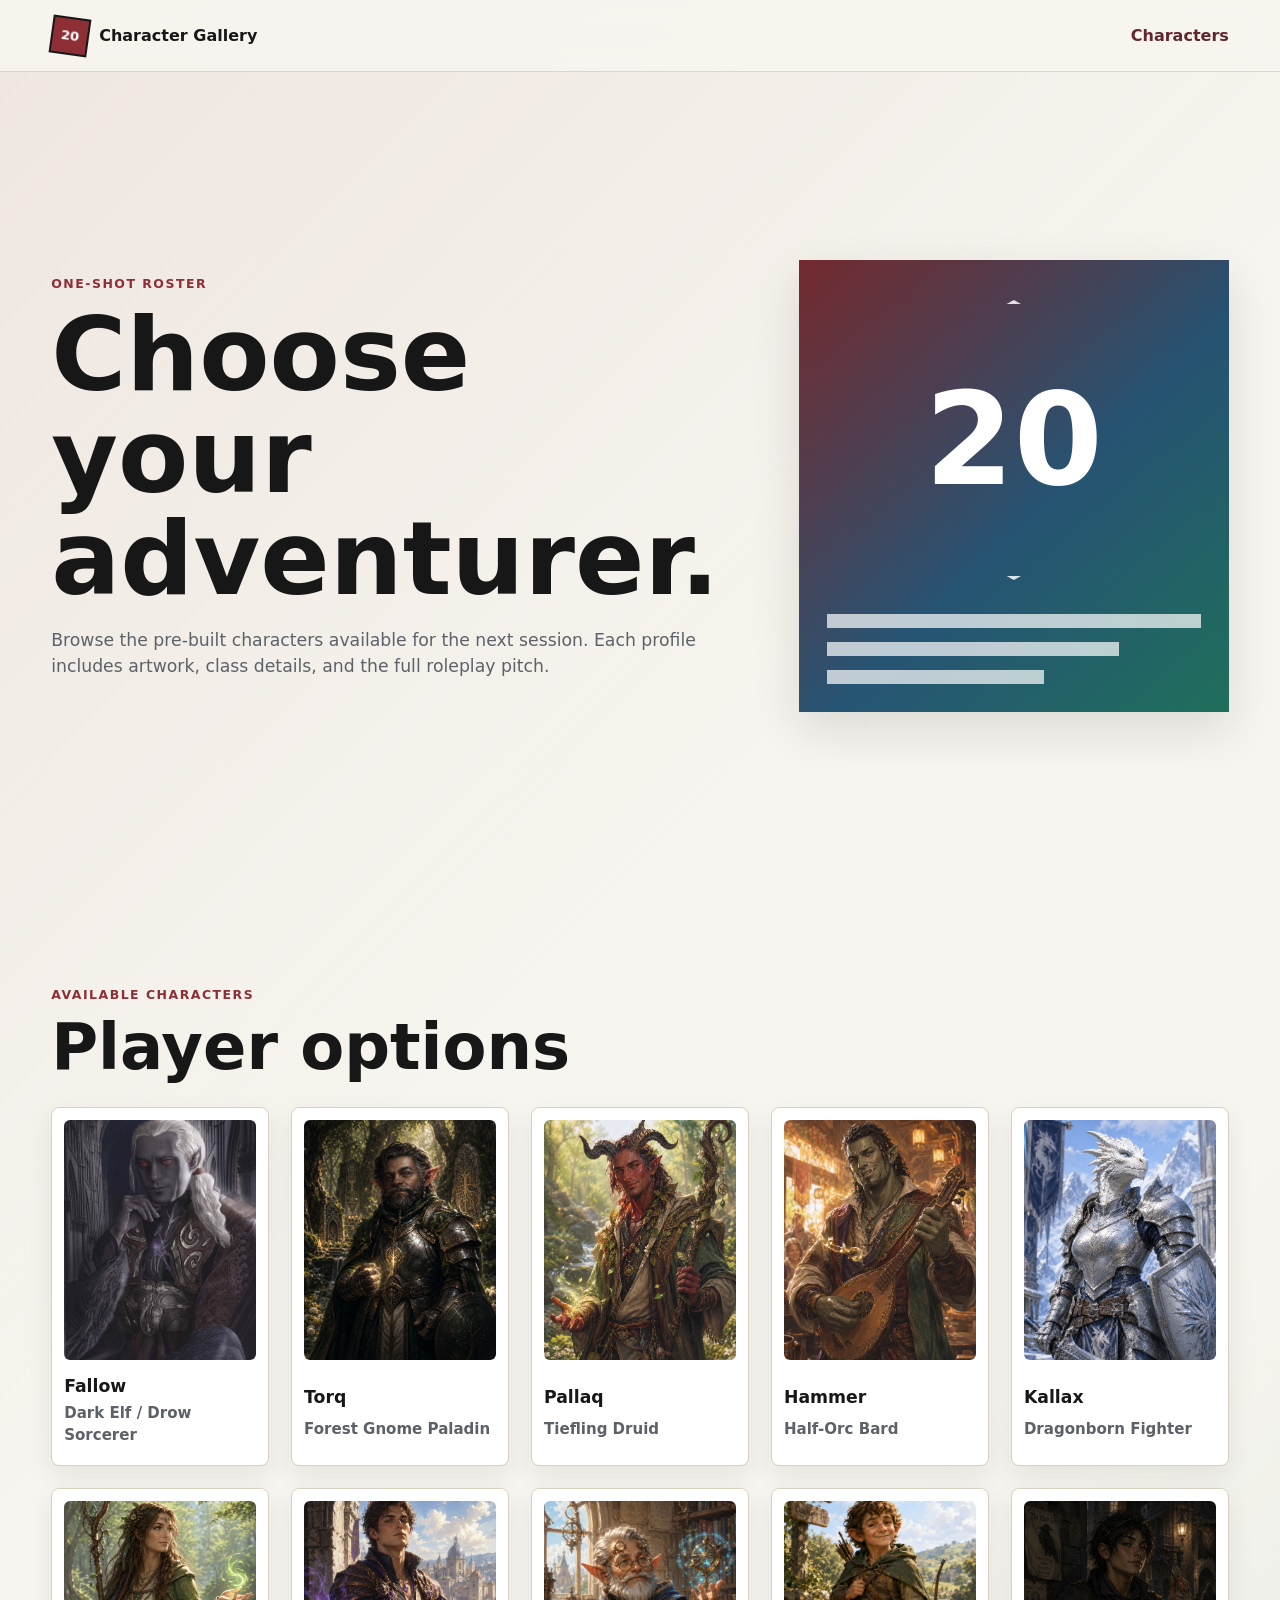
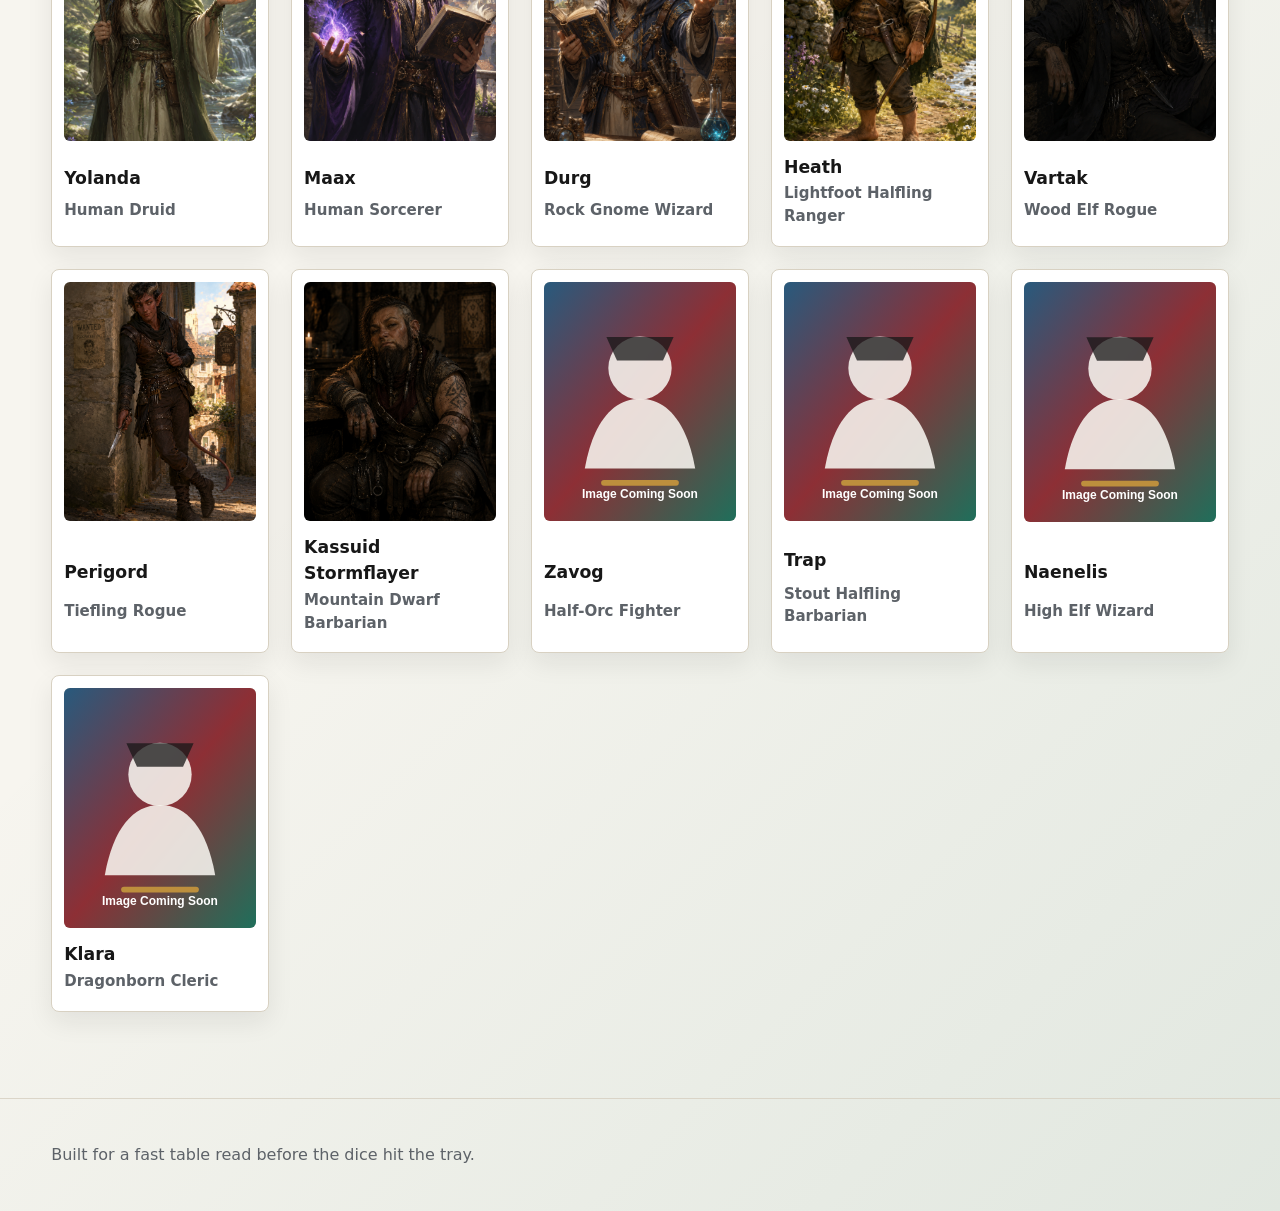
==== index.html @ 1ff1407b "Sync character roster from Google Doc" ====
<!doctype html>
<html lang="en">
  <head>
    <meta charset="utf-8">
    <meta name="viewport" content="width=device-width, initial-scale=1">
    <title>D&D Character Gallery</title>
    <meta
      name="description"
      content="A browsable gallery of pre-built Dungeons & Dragons characters."
    >
    <link rel="stylesheet" href="styles.css">
  </head>
  <body>
    <header class="site-header">
      <a class="brand" href="index.html" aria-label="Character gallery home">
        <span class="brand-mark">20</span>
        <span>Character Gallery</span>
      </a>
      <nav class="site-nav" aria-label="Primary">
        <a href="#characters">Characters</a>
      </nav>
    </header>

    <main>
      <section class="hero" aria-labelledby="page-title">
        <div class="hero-copy">
          <p class="eyebrow">One-shot roster</p>
          <h1 id="page-title">Choose your adventurer.</h1>
          <p>
            Browse the pre-built characters available for the next session.
            Each profile includes artwork, class details, and the full roleplay
            pitch.
          </p>
        </div>
        <div class="hero-panel" aria-hidden="true">
          <div class="die-face">20</div>
          <div class="hero-lines">
            <span></span>
            <span></span>
            <span></span>
          </div>
        </div>
      </section>

      <section class="gallery-section" id="characters" aria-labelledby="characters-title">
        <div class="section-heading">
          <p class="eyebrow">Available characters</p>
          <h2 id="characters-title">Player options</h2>
        </div>
        <div class="character-grid" id="character-grid"></div>
      </section>
    </main>

    <footer class="site-footer">
      <p>Built for a fast table read before the dice hit the tray.</p>
    </footer>

    <script src="scripts/characters.js?v=doc-images-1"></script>
    <script src="scripts/app.js?v=doc-images-1"></script>
  </body>
</html>
---- styles.css ----
:root {
  color-scheme: light;
  --ink: #171717;
  --muted: #5d6268;
  --paper: #f7f5ef;
  --surface: #ffffff;
  --line: #d8d1c2;
  --accent: #8d2f35;
  --accent-strong: #63262e;
  --gold: #bd8f3d;
  --green: #1f6f5b;
  --blue: #285a7d;
  --shadow: 0 18px 45px rgba(23, 23, 23, 0.12);
}

* {
  box-sizing: border-box;
}

html {
  scroll-behavior: smooth;
}

body {
  min-width: 320px;
  margin: 0;
  color: var(--ink);
  background:
    linear-gradient(135deg, rgba(141, 47, 53, 0.08), transparent 38%),
    linear-gradient(315deg, rgba(31, 111, 91, 0.1), transparent 42%),
    var(--paper);
  font-family: Inter, ui-sans-serif, system-ui, -apple-system, BlinkMacSystemFont, "Segoe UI", sans-serif;
  line-height: 1.5;
}

a {
  color: inherit;
}

img {
  display: block;
  width: 100%;
}

.site-header {
  position: sticky;
  top: 0;
  z-index: 10;
  display: flex;
  align-items: center;
  justify-content: space-between;
  gap: 24px;
  min-height: 72px;
  padding: 14px clamp(18px, 4vw, 56px);
  background: rgba(247, 245, 239, 0.9);
  border-bottom: 1px solid rgba(216, 209, 194, 0.85);
  backdrop-filter: blur(14px);
}

.brand,
.site-nav {
  display: inline-flex;
  align-items: center;
  gap: 10px;
}

.brand {
  font-weight: 800;
  text-decoration: none;
}

.brand-mark {
  display: grid;
  width: 38px;
  height: 38px;
  place-items: center;
  color: #fff;
  background: var(--accent);
  border: 2px solid var(--ink);
  transform: rotate(8deg);
  font-size: 0.82rem;
}

.site-nav a,
.back-link,
.site-footer a {
  color: var(--accent-strong);
  font-weight: 700;
  text-decoration: none;
}

.site-nav a:hover,
.back-link:hover,
.site-footer a:hover {
  text-decoration: underline;
}

.hero {
  display: grid;
  grid-template-columns: minmax(0, 1fr) minmax(260px, 430px);
  gap: clamp(28px, 6vw, 72px);
  align-items: center;
  min-height: calc(100vh - 72px);
  padding: clamp(52px, 8vw, 96px) clamp(18px, 4vw, 56px);
}

.hero-copy {
  max-width: 760px;
}

.eyebrow {
  margin: 0 0 10px;
  color: var(--accent);
  font-size: 0.78rem;
  font-weight: 900;
  letter-spacing: 0.12em;
  text-transform: uppercase;
}

h1,
h2 {
  margin: 0;
  line-height: 1;
  letter-spacing: 0;
}

h1 {
  max-width: 860px;
  font-size: clamp(3rem, 8vw, 6.8rem);
}

h2 {
  font-size: clamp(2rem, 5vw, 4.3rem);
}

.hero p:not(.eyebrow),
.detail-copy p {
  max-width: 68ch;
  color: var(--muted);
  font-size: 1.08rem;
}

.hero-panel {
  min-height: 430px;
  padding: 28px;
  color: #fff;
  background:
    linear-gradient(145deg, rgba(23, 23, 23, 0.22), transparent),
    linear-gradient(135deg, var(--accent), var(--blue) 55%, var(--green));
  box-shadow: var(--shadow);
}

.die-face {
  display: grid;
  width: min(72vw, 280px);
  aspect-ratio: 1;
  place-items: center;
  margin: 12px auto 34px;
  border: 4px solid rgba(255, 255, 255, 0.84);
  clip-path: polygon(50% 0, 95% 25%, 95% 75%, 50% 100%, 5% 75%, 5% 25%);
  font-size: clamp(4rem, 12vw, 8rem);
  font-weight: 900;
}

.hero-lines {
  display: grid;
  gap: 14px;
}

.hero-lines span {
  display: block;
  height: 14px;
  background: rgba(255, 255, 255, 0.7);
}

.hero-lines span:nth-child(2) {
  width: 78%;
}

.hero-lines span:nth-child(3) {
  width: 58%;
}

.gallery-section,
.detail-layout {
  padding: clamp(42px, 7vw, 86px) clamp(18px, 4vw, 56px);
}

.section-heading {
  margin-bottom: 28px;
}

.character-grid {
  display: grid;
  grid-template-columns: repeat(auto-fit, minmax(210px, 1fr));
  gap: 22px;
}

.character-card {
  display: grid;
  gap: 14px;
  min-height: 100%;
  padding: 12px 12px 18px;
  background: var(--surface);
  border: 1px solid var(--line);
  border-radius: 8px;
  box-shadow: 0 10px 26px rgba(23, 23, 23, 0.08);
  text-decoration: none;
  transition: transform 180ms ease, box-shadow 180ms ease, border-color 180ms ease;
}

.character-card:hover {
  border-color: var(--gold);
  box-shadow: var(--shadow);
  transform: translateY(-4px);
}

.portrait-frame {
  display: block;
  aspect-ratio: 4 / 5;
  overflow: hidden;
  background: #d8d1c2;
  border-radius: 6px;
}

.portrait-frame img,
.detail-art img {
  height: 100%;
  object-fit: cover;
}

.card-copy {
  display: grid;
  gap: 2px;
}

.character-name {
  font-size: 1.08rem;
  font-weight: 900;
}

.character-meta {
  color: var(--muted);
  font-size: 0.94rem;
  font-weight: 700;
}

.detail-layout {
  display: grid;
  grid-template-columns: minmax(280px, 520px) minmax(0, 1fr);
  gap: clamp(28px, 6vw, 68px);
  align-items: center;
  min-height: calc(100vh - 144px);
}

.detail-art {
  aspect-ratio: 4 / 5;
  overflow: hidden;
  background: var(--surface);
  border: 1px solid var(--line);
  box-shadow: var(--shadow);
}

.detail-copy h1 {
  margin-top: 8px;
  font-size: clamp(2.8rem, 7vw, 6rem);
}

.tagline {
  color: var(--ink) !important;
  font-size: clamp(1.25rem, 2vw, 1.7rem) !important;
  font-weight: 800;
}

.detail-section {
  margin-top: 24px;
  padding-top: 20px;
  border-top: 1px solid var(--line);
}

.detail-section h2 {
  margin-bottom: 10px;
  font-size: 1rem;
  line-height: 1.2;
  text-transform: uppercase;
  color: var(--accent-strong);
}

.detail-section ul {
  display: grid;
  gap: 8px;
  max-width: 68ch;
  margin: 0;
  padding-left: 22px;
  color: var(--muted);
}

.detail-section p {
  margin: 0;
}

.empty-state {
  max-width: 720px;
  padding: clamp(34px, 6vw, 64px);
  background: var(--surface);
  border: 1px solid var(--line);
  border-radius: 8px;
  box-shadow: var(--shadow);
}

.button-link {
  display: inline-flex;
  align-items: center;
  min-height: 44px;
  margin-top: 10px;
  padding: 0 16px;
  color: #fff;
  background: var(--accent);
  border-radius: 6px;
  font-weight: 800;
  text-decoration: none;
}

.site-footer {
  padding: 28px clamp(18px, 4vw, 56px);
  color: var(--muted);
  border-top: 1px solid rgba(216, 209, 194, 0.85);
}

@media (max-width: 820px) {
  .hero,
  .detail-layout {
    grid-template-columns: 1fr;
  }

  .hero {
    min-height: auto;
  }

  .hero-panel {
    min-height: 320px;
  }

  .detail-art {
    max-width: 520px;
  }
}

@media (max-width: 520px) {
  .site-header {
    align-items: flex-start;
    flex-direction: column;
    gap: 10px;
  }

  h1 {
    font-size: clamp(2.6rem, 17vw, 4rem);
  }

  .character-grid {
    grid-template-columns: 1fr;
  }
}
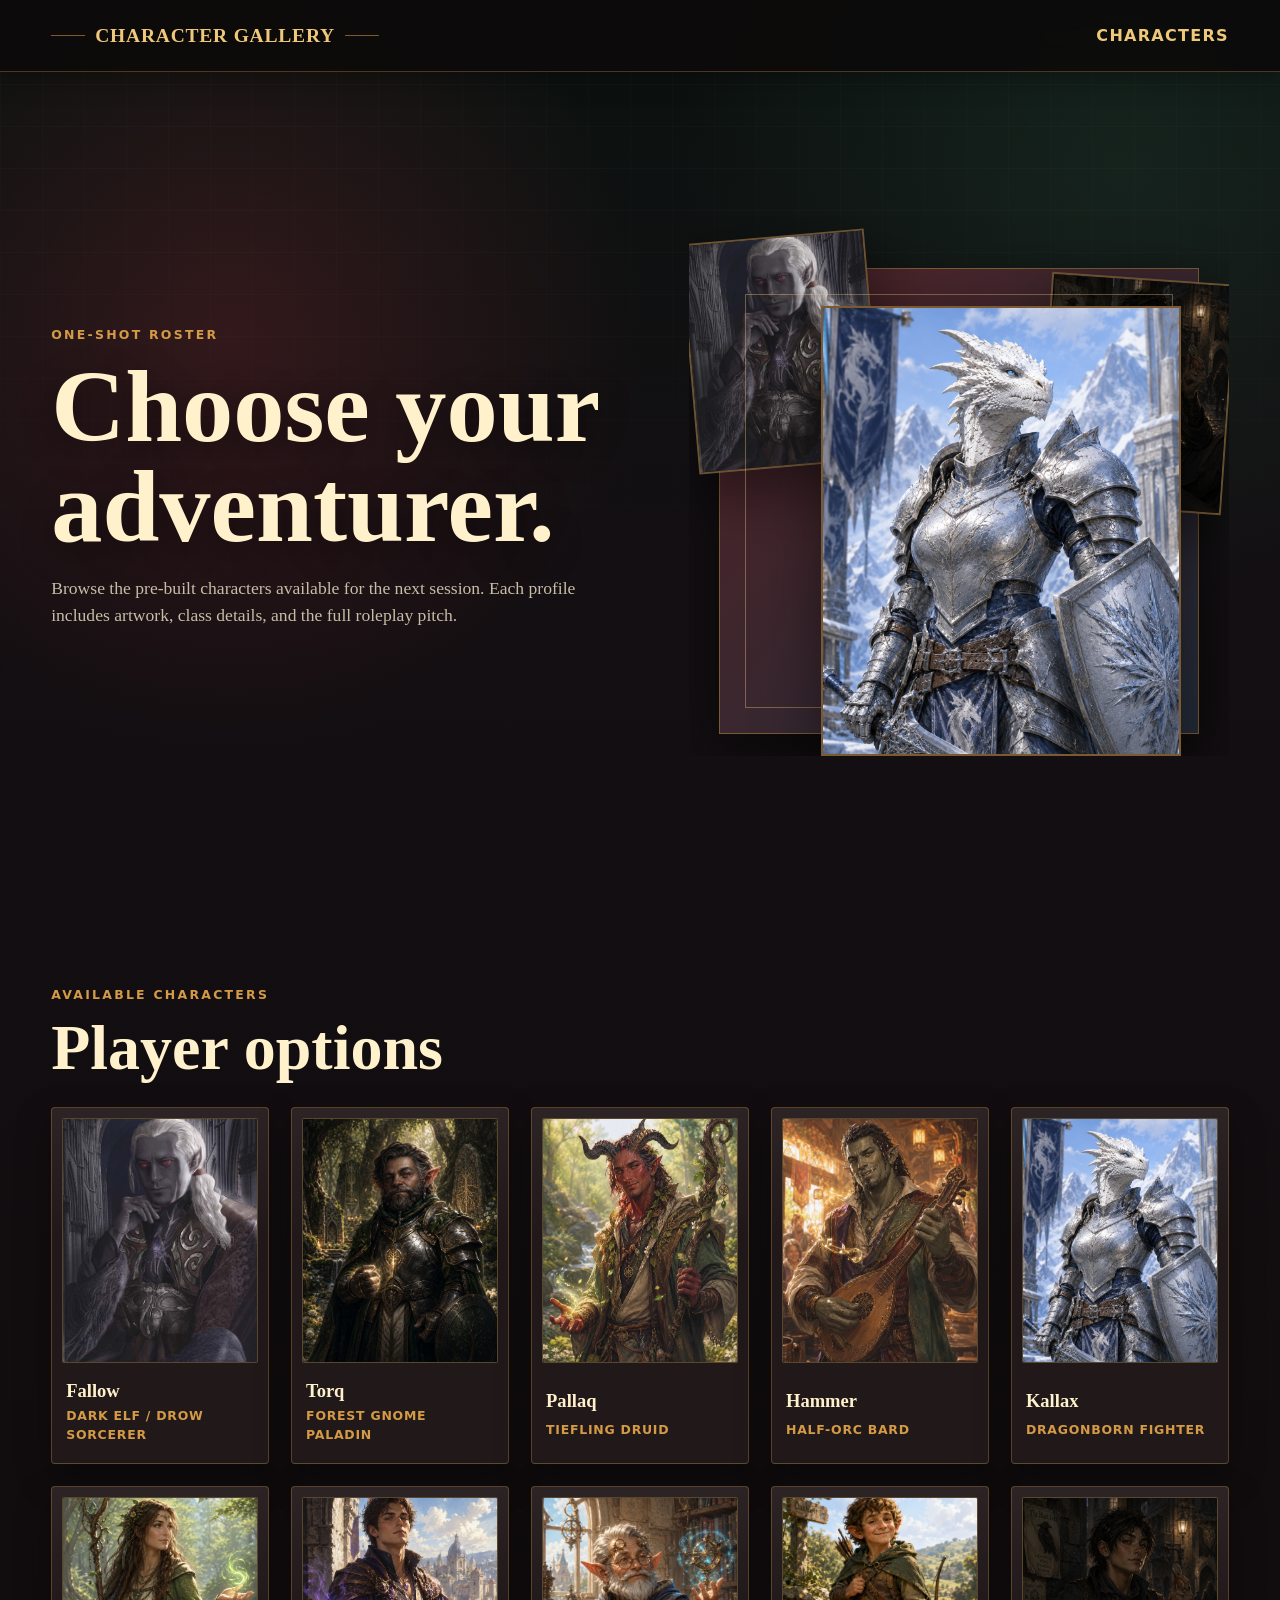
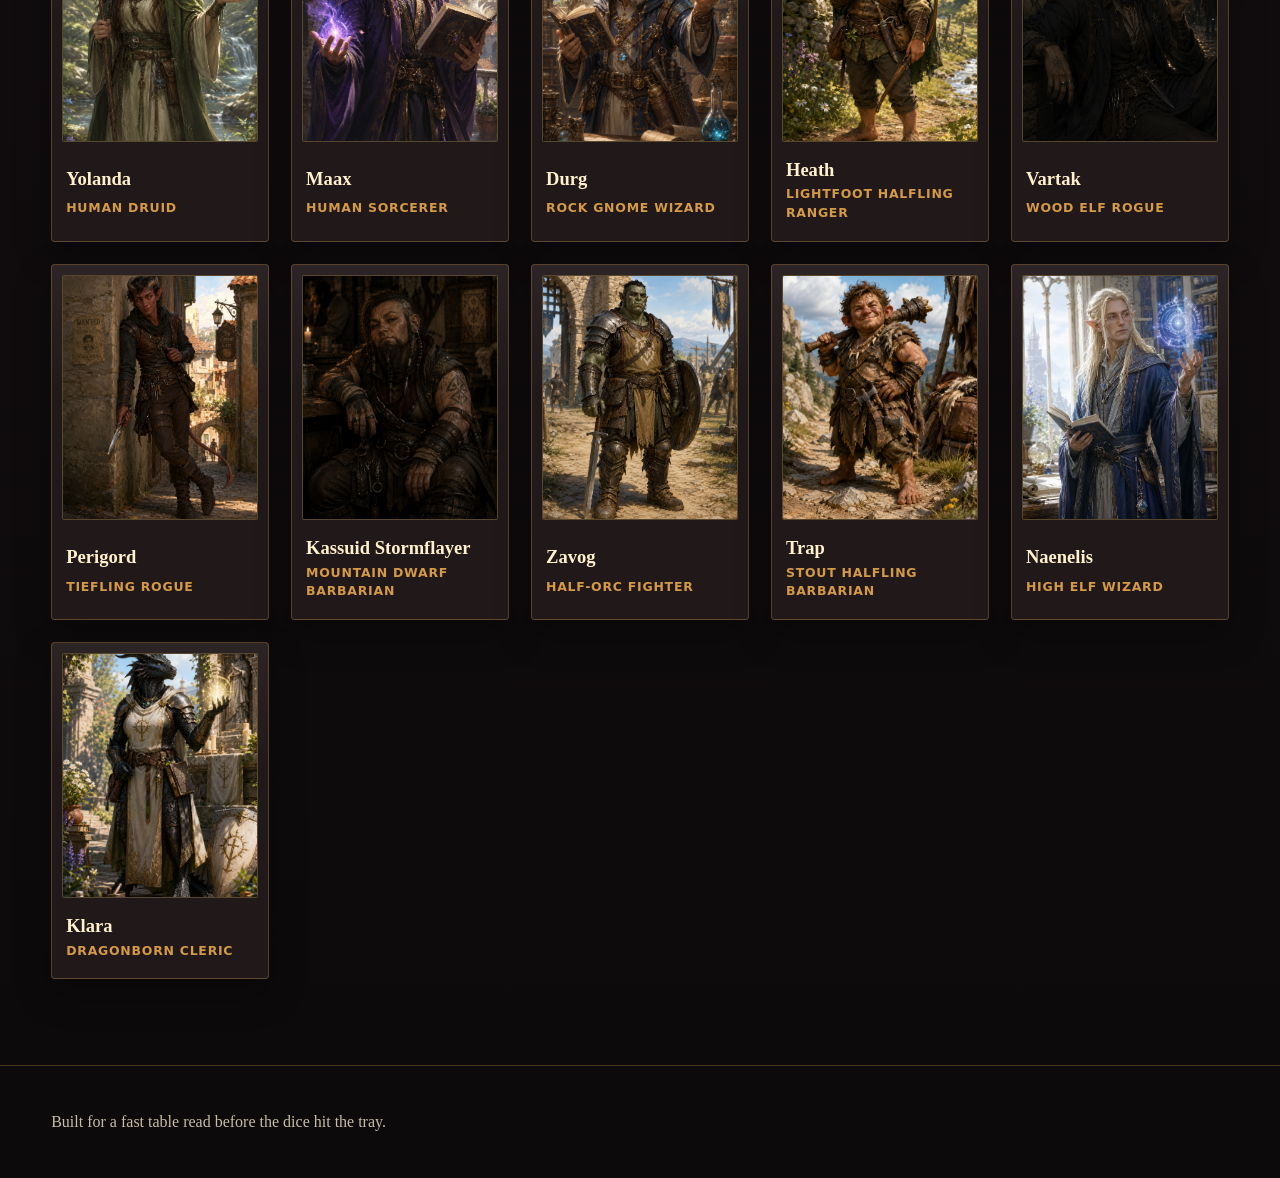
==== commit deb9563d: "Apply dark fantasy theme" ====
--- a/index.html
+++ b/index.html
@@ -8,12 +8,11 @@
       name="description"
       content="A browsable gallery of pre-built Dungeons & Dragons characters."
     >
-    <link rel="stylesheet" href="styles.css">
+    <link rel="stylesheet" href="styles.css?v=dark-theme-1">
   </head>
   <body>
     <header class="site-header">
       <a class="brand" href="index.html" aria-label="Character gallery home">
-        <span class="brand-mark">20</span>
         <span>Character Gallery</span>
       </a>
       <nav class="site-nav" aria-label="Primary">
@@ -32,13 +31,10 @@
             pitch.
           </p>
         </div>
-        <div class="hero-panel" aria-hidden="true">
-          <div class="die-face">20</div>
-          <div class="hero-lines">
-            <span></span>
-            <span></span>
-            <span></span>
-          </div>
+        <div class="hero-showcase" aria-hidden="true">
+          <img class="showcase-main" src="assets/characters/kallax.png" alt="">
+          <img class="showcase-side showcase-side-top" src="assets/characters/fallow.png" alt="">
+          <img class="showcase-side showcase-side-bottom" src="assets/characters/vartak.png" alt="">
         </div>
       </section>
 
--- a/styles.css
+++ b/styles.css
@@ -1,16 +1,18 @@
 :root {
-  color-scheme: light;
-  --ink: #171717;
-  --muted: #5d6268;
-  --paper: #f7f5ef;
-  --surface: #ffffff;
-  --line: #d8d1c2;
-  --accent: #8d2f35;
-  --accent-strong: #63262e;
-  --gold: #bd8f3d;
-  --green: #1f6f5b;
-  --blue: #285a7d;
-  --shadow: 0 18px 45px rgba(23, 23, 23, 0.12);
+  color-scheme: dark;
+  --ink: #f5ead2;
+  --muted: #c8bda6;
+  --paper: #130f12;
+  --surface: #21181a;
+  --surface-strong: #2f2020;
+  --line: #7b5a32;
+  --line-soft: rgba(196, 145, 71, 0.34);
+  --accent: #d49a45;
+  --accent-strong: #f0c879;
+  --blood: #8d2f35;
+  --green: #2f5b45;
+  --blue: #253e55;
+  --shadow: 0 22px 60px rgba(0, 0, 0, 0.48);
 }
 
 * {
@@ -26,11 +28,23 @@
   margin: 0;
   color: var(--ink);
   background:
-    linear-gradient(135deg, rgba(141, 47, 53, 0.08), transparent 38%),
-    linear-gradient(315deg, rgba(31, 111, 91, 0.1), transparent 42%),
-    var(--paper);
-  font-family: Inter, ui-sans-serif, system-ui, -apple-system, BlinkMacSystemFont, "Segoe UI", sans-serif;
+    radial-gradient(circle at 18% 12%, rgba(141, 47, 53, 0.28), transparent 26rem),
+    radial-gradient(circle at 88% 6%, rgba(47, 91, 69, 0.24), transparent 28rem),
+    linear-gradient(180deg, #0b1210 0, var(--paper) 34rem, #0d0a0b 100%);
+  font-family: Georgia, "Times New Roman", serif;
   line-height: 1.5;
+}
+
+body::before {
+  content: "";
+  position: fixed;
+  inset: 0;
+  pointer-events: none;
+  background-image:
+    linear-gradient(rgba(245, 234, 210, 0.035) 1px, transparent 1px),
+    linear-gradient(90deg, rgba(245, 234, 210, 0.026) 1px, transparent 1px);
+  background-size: 42px 42px;
+  mask-image: linear-gradient(to bottom, rgba(0, 0, 0, 0.8), transparent 82%);
 }
 
 a {
@@ -51,9 +65,10 @@
   justify-content: space-between;
   gap: 24px;
   min-height: 72px;
-  padding: 14px clamp(18px, 4vw, 56px);
-  background: rgba(247, 245, 239, 0.9);
-  border-bottom: 1px solid rgba(216, 209, 194, 0.85);
+  padding: 16px clamp(18px, 4vw, 56px);
+  background: rgba(13, 10, 11, 0.9);
+  border-bottom: 1px solid var(--line-soft);
+  box-shadow: 0 8px 24px rgba(0, 0, 0, 0.28);
   backdrop-filter: blur(14px);
 }
 
@@ -65,120 +80,150 @@
 }
 
 .brand {
+  color: var(--accent-strong);
+  font-size: 1.22rem;
   font-weight: 800;
+  letter-spacing: 0.04em;
   text-decoration: none;
-}
-
-.brand-mark {
-  display: grid;
-  width: 38px;
-  height: 38px;
-  place-items: center;
-  color: #fff;
-  background: var(--accent);
-  border: 2px solid var(--ink);
-  transform: rotate(8deg);
-  font-size: 0.82rem;
+  text-transform: uppercase;
+}
+
+.brand::before,
+.brand::after {
+  content: "";
+  display: block;
+  width: 34px;
+  height: 1px;
+  background: var(--line);
 }
 
 .site-nav a,
 .back-link,
 .site-footer a {
   color: var(--accent-strong);
-  font-weight: 700;
+  font-family: ui-sans-serif, system-ui, -apple-system, BlinkMacSystemFont, "Segoe UI", sans-serif;
+  font-weight: 800;
   text-decoration: none;
+  text-transform: uppercase;
+  letter-spacing: 0.08em;
 }
 
 .site-nav a:hover,
 .back-link:hover,
 .site-footer a:hover {
-  text-decoration: underline;
+  color: #fff3c8;
 }
 
 .hero {
   display: grid;
-  grid-template-columns: minmax(0, 1fr) minmax(260px, 430px);
-  gap: clamp(28px, 6vw, 72px);
+  grid-template-columns: minmax(0, 1fr) minmax(300px, 540px);
+  gap: clamp(32px, 6vw, 84px);
   align-items: center;
   min-height: calc(100vh - 72px);
-  padding: clamp(52px, 8vw, 96px) clamp(18px, 4vw, 56px);
+  padding: clamp(56px, 8vw, 104px) clamp(18px, 4vw, 56px);
+}
+
+.hero > * {
+  min-width: 0;
 }
 
 .hero-copy {
-  max-width: 760px;
+  max-width: 820px;
 }
 
 .eyebrow {
-  margin: 0 0 10px;
+  margin: 0 0 12px;
   color: var(--accent);
+  font-family: ui-sans-serif, system-ui, -apple-system, BlinkMacSystemFont, "Segoe UI", sans-serif;
   font-size: 0.78rem;
   font-weight: 900;
-  letter-spacing: 0.12em;
+  letter-spacing: 0.18em;
   text-transform: uppercase;
 }
 
 h1,
 h2 {
   margin: 0;
-  line-height: 1;
+  line-height: 0.98;
   letter-spacing: 0;
 }
 
 h1 {
-  max-width: 860px;
-  font-size: clamp(3rem, 8vw, 6.8rem);
+  max-width: 900px;
+  color: #fff1cc;
+  font-size: clamp(3rem, 8vw, 7rem);
+  text-shadow: 0 8px 34px rgba(0, 0, 0, 0.48);
+  overflow-wrap: break-word;
 }
 
 h2 {
-  font-size: clamp(2rem, 5vw, 4.3rem);
+  color: #fff1cc;
+  font-size: clamp(2rem, 5vw, 4.4rem);
 }
 
 .hero p:not(.eyebrow),
 .detail-copy p {
   max-width: 68ch;
   color: var(--muted);
-  font-size: 1.08rem;
-}
-
-.hero-panel {
-  min-height: 430px;
-  padding: 28px;
-  color: #fff;
+  font-size: 1.1rem;
+}
+
+.hero-showcase {
+  position: relative;
+  min-height: 540px;
+  overflow: hidden;
+}
+
+.hero-showcase::before {
+  content: "";
+  position: absolute;
+  inset: 52px 30px 22px;
+  border: 1px solid var(--line);
   background:
-    linear-gradient(145deg, rgba(23, 23, 23, 0.22), transparent),
-    linear-gradient(135deg, var(--accent), var(--blue) 55%, var(--green));
+    linear-gradient(135deg, rgba(141, 47, 53, 0.44), rgba(37, 62, 85, 0.52)),
+    #21181a;
   box-shadow: var(--shadow);
 }
 
-.die-face {
-  display: grid;
-  width: min(72vw, 280px);
-  aspect-ratio: 1;
-  place-items: center;
-  margin: 12px auto 34px;
-  border: 4px solid rgba(255, 255, 255, 0.84);
-  clip-path: polygon(50% 0, 95% 25%, 95% 75%, 50% 100%, 5% 75%, 5% 25%);
-  font-size: clamp(4rem, 12vw, 8rem);
-  font-weight: 900;
-}
-
-.hero-lines {
-  display: grid;
-  gap: 14px;
-}
-
-.hero-lines span {
-  display: block;
-  height: 14px;
-  background: rgba(255, 255, 255, 0.7);
-}
-
-.hero-lines span:nth-child(2) {
-  width: 78%;
-}
-
-.hero-lines span:nth-child(3) {
-  width: 58%;
+.hero-showcase::after {
+  content: "";
+  position: absolute;
+  inset: 78px 56px 48px;
+  border: 1px solid rgba(240, 200, 121, 0.38);
+  pointer-events: none;
+}
+
+.hero-showcase img {
+  position: absolute;
+  object-fit: cover;
+  border: 2px solid var(--line);
+  box-shadow: var(--shadow);
+}
+
+.showcase-main {
+  right: 48px;
+  bottom: 0;
+  z-index: 2;
+  width: min(72%, 360px);
+  aspect-ratio: 4 / 5;
+}
+
+.showcase-side {
+  width: min(38%, 185px);
+  aspect-ratio: 4 / 5;
+  filter: saturate(0.88) brightness(0.9);
+}
+
+.showcase-side-top {
+  top: 20px;
+  left: 0;
+  transform: rotate(-5deg);
+}
+
+.showcase-side-bottom {
+  right: 0;
+  top: 62px;
+  transform: rotate(4deg);
 }
 
 .gallery-section,
@@ -200,18 +245,20 @@
   display: grid;
   gap: 14px;
   min-height: 100%;
-  padding: 12px 12px 18px;
-  background: var(--surface);
-  border: 1px solid var(--line);
-  border-radius: 8px;
-  box-shadow: 0 10px 26px rgba(23, 23, 23, 0.08);
+  padding: 10px 10px 18px;
+  background:
+    linear-gradient(180deg, rgba(245, 234, 210, 0.055), transparent 36%),
+    var(--surface);
+  border: 1px solid var(--line-soft);
+  border-radius: 4px;
+  box-shadow: 0 14px 34px rgba(0, 0, 0, 0.34);
   text-decoration: none;
   transition: transform 180ms ease, box-shadow 180ms ease, border-color 180ms ease;
 }
 
 .character-card:hover {
-  border-color: var(--gold);
-  box-shadow: var(--shadow);
+  border-color: var(--accent);
+  box-shadow: 0 24px 54px rgba(0, 0, 0, 0.52);
   transform: translateY(-4px);
 }
 
@@ -219,8 +266,9 @@
   display: block;
   aspect-ratio: 4 / 5;
   overflow: hidden;
-  background: #d8d1c2;
-  border-radius: 6px;
+  background: #0f0b0c;
+  border: 1px solid rgba(240, 200, 121, 0.32);
+  border-radius: 2px;
 }
 
 .portrait-frame img,
@@ -232,17 +280,22 @@
 .card-copy {
   display: grid;
   gap: 2px;
+  padding: 0 4px;
 }
 
 .character-name {
-  font-size: 1.08rem;
+  color: #fff1cc;
+  font-size: 1.16rem;
   font-weight: 900;
 }
 
 .character-meta {
-  color: var(--muted);
-  font-size: 0.94rem;
-  font-weight: 700;
+  color: var(--accent);
+  font-family: ui-sans-serif, system-ui, -apple-system, BlinkMacSystemFont, "Segoe UI", sans-serif;
+  font-size: 0.78rem;
+  font-weight: 800;
+  letter-spacing: 0.06em;
+  text-transform: uppercase;
 }
 
 .detail-layout {
@@ -257,7 +310,14 @@
   aspect-ratio: 4 / 5;
   overflow: hidden;
   background: var(--surface);
-  border: 1px solid var(--line);
+  border: 2px solid var(--line);
+  box-shadow: var(--shadow);
+}
+
+.detail-copy {
+  padding: clamp(20px, 3vw, 34px);
+  background: rgba(33, 24, 26, 0.74);
+  border: 1px solid var(--line-soft);
   box-shadow: var(--shadow);
 }
 
@@ -267,7 +327,7 @@
 }
 
 .tagline {
-  color: var(--ink) !important;
+  color: #fff1cc !important;
   font-size: clamp(1.25rem, 2vw, 1.7rem) !important;
   font-weight: 800;
 }
@@ -275,15 +335,17 @@
 .detail-section {
   margin-top: 24px;
   padding-top: 20px;
-  border-top: 1px solid var(--line);
+  border-top: 1px solid var(--line-soft);
 }
 
 .detail-section h2 {
   margin-bottom: 10px;
-  font-size: 1rem;
+  color: var(--accent-strong);
+  font-family: ui-sans-serif, system-ui, -apple-system, BlinkMacSystemFont, "Segoe UI", sans-serif;
+  font-size: 0.92rem;
   line-height: 1.2;
+  letter-spacing: 0.12em;
   text-transform: uppercase;
-  color: var(--accent-strong);
 }
 
 .detail-section ul {
@@ -295,6 +357,10 @@
   color: var(--muted);
 }
 
+.detail-section li::marker {
+  color: var(--accent);
+}
+
 .detail-section p {
   margin: 0;
 }
@@ -303,8 +369,8 @@
   max-width: 720px;
   padding: clamp(34px, 6vw, 64px);
   background: var(--surface);
-  border: 1px solid var(--line);
-  border-radius: 8px;
+  border: 1px solid var(--line-soft);
+  border-radius: 4px;
   box-shadow: var(--shadow);
 }
 
@@ -314,20 +380,21 @@
   min-height: 44px;
   margin-top: 10px;
   padding: 0 16px;
-  color: #fff;
-  background: var(--accent);
-  border-radius: 6px;
-  font-weight: 800;
+  color: #130f12;
+  background: var(--accent-strong);
+  border-radius: 3px;
+  font-family: ui-sans-serif, system-ui, -apple-system, BlinkMacSystemFont, "Segoe UI", sans-serif;
+  font-weight: 900;
   text-decoration: none;
 }
 
 .site-footer {
   padding: 28px clamp(18px, 4vw, 56px);
   color: var(--muted);
-  border-top: 1px solid rgba(216, 209, 194, 0.85);
-}
-
-@media (max-width: 820px) {
+  border-top: 1px solid var(--line-soft);
+}
+
+@media (max-width: 900px) {
   .hero,
   .detail-layout {
     grid-template-columns: 1fr;
@@ -337,8 +404,8 @@
     min-height: auto;
   }
 
-  .hero-panel {
-    min-height: 320px;
+  .hero-showcase {
+    min-height: 430px;
   }
 
   .detail-art {
@@ -353,6 +420,11 @@
     gap: 10px;
   }
 
+  .brand::before,
+  .brand::after {
+    width: 22px;
+  }
+
   h1 {
     font-size: clamp(2.6rem, 17vw, 4rem);
   }
@@ -360,4 +432,21 @@
   .character-grid {
     grid-template-columns: 1fr;
   }
-}
+
+  .hero-showcase {
+    min-height: 360px;
+  }
+
+  .showcase-main {
+    right: 24px;
+    width: min(72%, 290px);
+  }
+
+  .showcase-side {
+    width: min(36%, 140px);
+  }
+
+  .showcase-side-bottom {
+    right: 10px;
+  }
+}
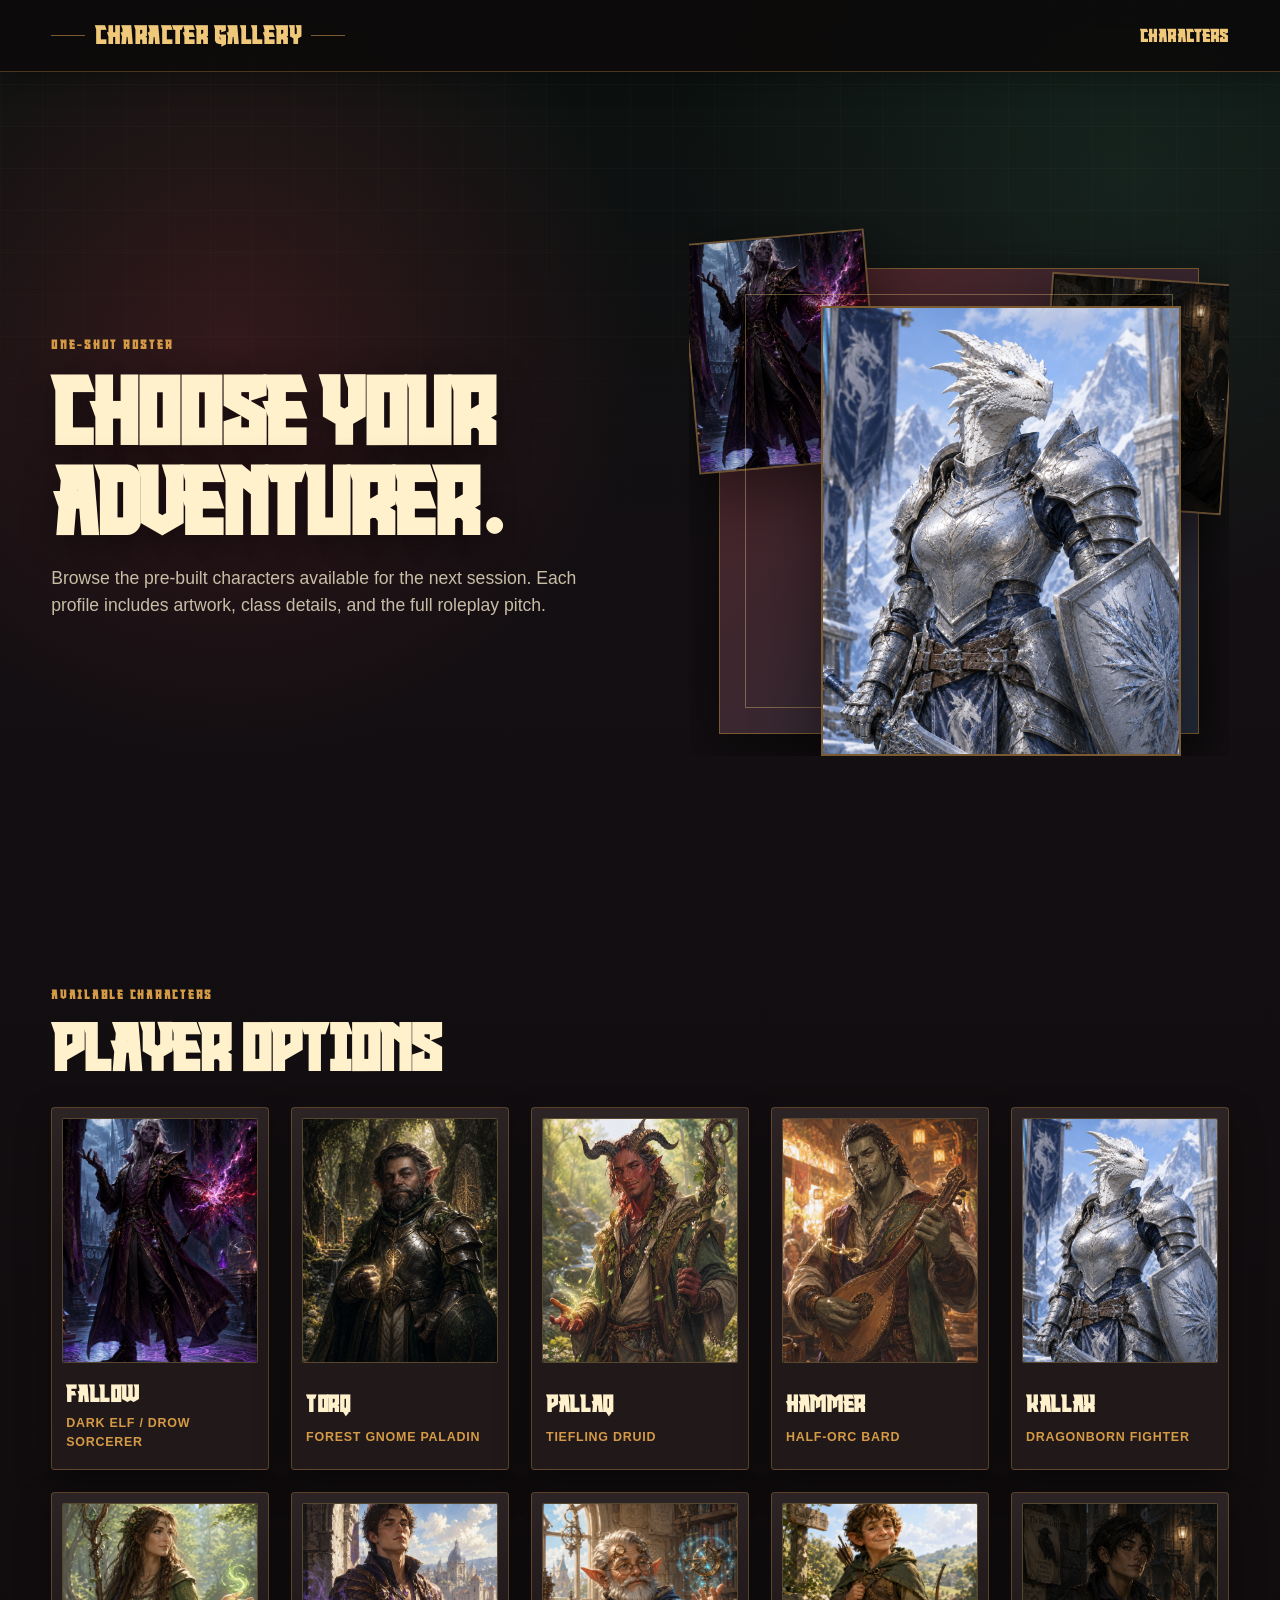
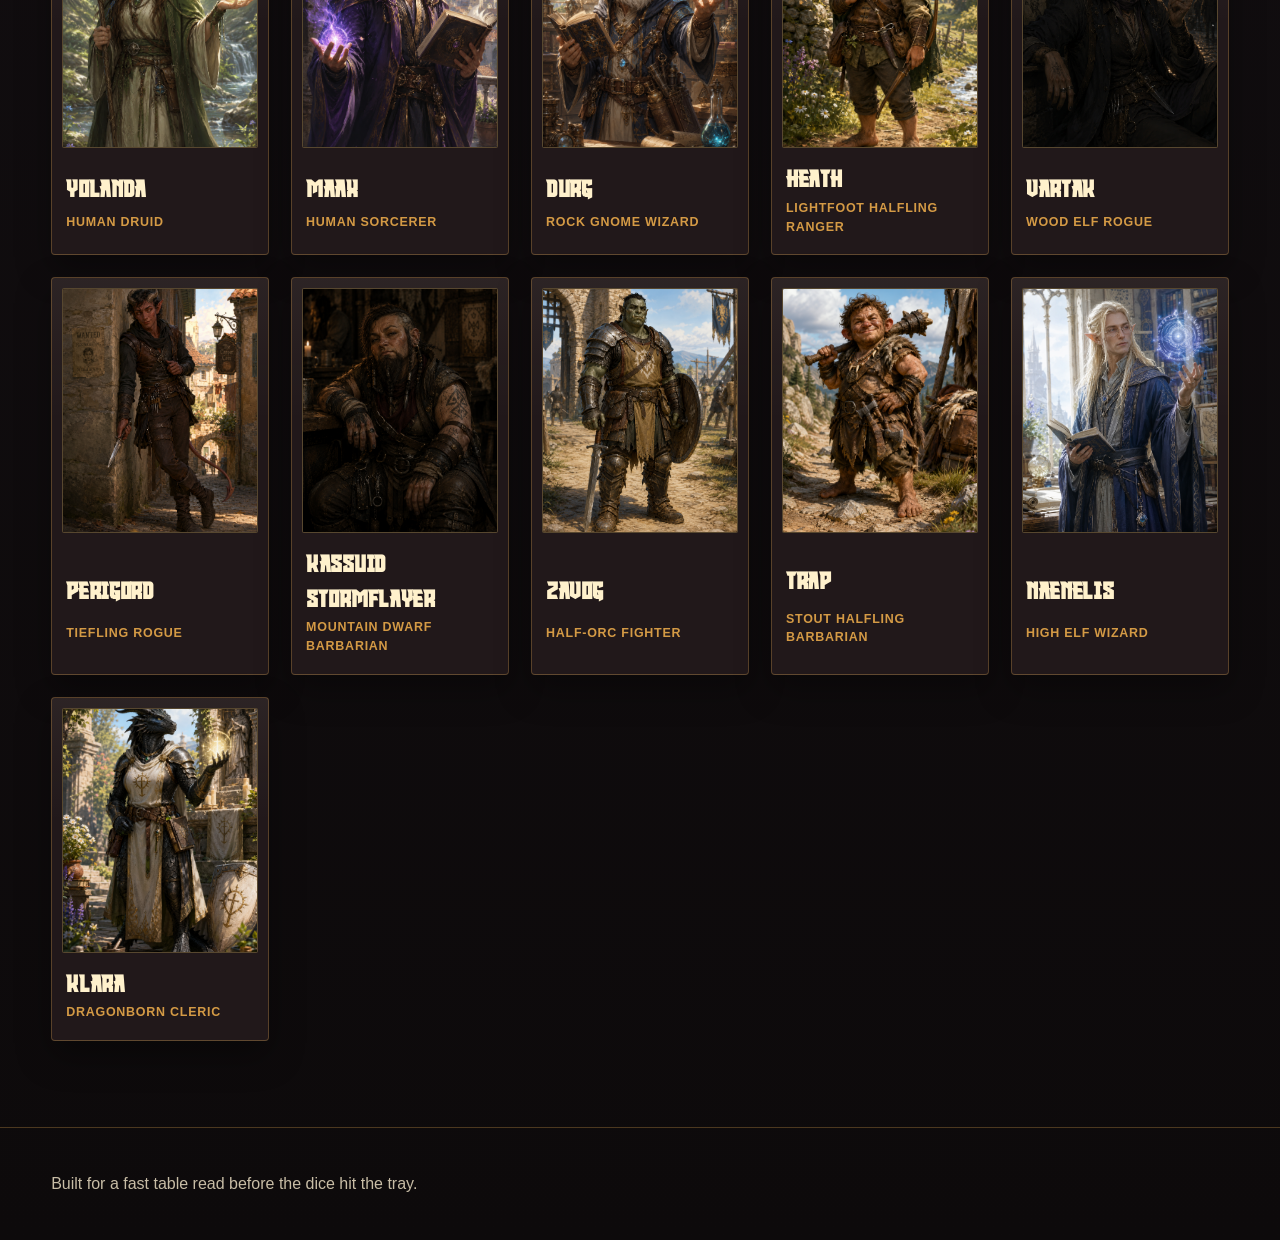
==== commit 8a352898: "Add themed fonts and align profiles" ====
--- a/index.html
+++ b/index.html
@@ -8,7 +8,7 @@
       name="description"
       content="A browsable gallery of pre-built Dungeons & Dragons characters."
     >
-    <link rel="stylesheet" href="styles.css?v=dark-theme-1">
+    <link rel="stylesheet" href="styles.css?v=font-align-1">
   </head>
   <body>
     <header class="site-header">
--- a/styles.css
+++ b/styles.css
@@ -1,5 +1,7 @@
 :root {
   color-scheme: dark;
+  --title-font: "Knight Warrior", "Times New Roman", serif;
+  --body-font: Roboto, Helvetica, Arial, sans-serif;
   --ink: #f5ead2;
   --muted: #c8bda6;
   --paper: #130f12;
@@ -15,6 +17,12 @@
   --shadow: 0 22px 60px rgba(0, 0, 0, 0.48);
 }
 
+@font-face {
+  font-family: "Knight Warrior";
+  src: url("assets/fonts/KnightWarrior-w16n8.otf") format("opentype");
+  font-display: swap;
+}
+
 * {
   box-sizing: border-box;
 }
@@ -31,7 +39,7 @@
     radial-gradient(circle at 18% 12%, rgba(141, 47, 53, 0.28), transparent 26rem),
     radial-gradient(circle at 88% 6%, rgba(47, 91, 69, 0.24), transparent 28rem),
     linear-gradient(180deg, #0b1210 0, var(--paper) 34rem, #0d0a0b 100%);
-  font-family: Georgia, "Times New Roman", serif;
+  font-family: var(--body-font);
   line-height: 1.5;
 }
 
@@ -81,9 +89,10 @@
 
 .brand {
   color: var(--accent-strong);
-  font-size: 1.22rem;
+  font-family: var(--title-font);
+  font-size: 1.54rem;
   font-weight: 800;
-  letter-spacing: 0.04em;
+  letter-spacing: 0.06em;
   text-decoration: none;
   text-transform: uppercase;
 }
@@ -101,7 +110,8 @@
 .back-link,
 .site-footer a {
   color: var(--accent-strong);
-  font-family: ui-sans-serif, system-ui, -apple-system, BlinkMacSystemFont, "Segoe UI", sans-serif;
+  font-family: var(--title-font);
+  font-size: 1.08rem;
   font-weight: 800;
   text-decoration: none;
   text-transform: uppercase;
@@ -134,10 +144,10 @@
 .eyebrow {
   margin: 0 0 12px;
   color: var(--accent);
-  font-family: ui-sans-serif, system-ui, -apple-system, BlinkMacSystemFont, "Segoe UI", sans-serif;
+  font-family: var(--title-font);
   font-size: 0.78rem;
   font-weight: 900;
-  letter-spacing: 0.18em;
+  letter-spacing: 0.22em;
   text-transform: uppercase;
 }
 
@@ -146,14 +156,17 @@
   margin: 0;
   line-height: 0.98;
   letter-spacing: 0;
+  font-family: var(--title-font);
 }
 
 h1 {
   max-width: 900px;
   color: #fff1cc;
-  font-size: clamp(3rem, 8vw, 7rem);
+  font-size: clamp(3rem, 7.2vw, 6.6rem);
   text-shadow: 0 8px 34px rgba(0, 0, 0, 0.48);
-  overflow-wrap: break-word;
+  hyphens: none;
+  overflow-wrap: normal;
+  word-break: normal;
 }
 
 h2 {
@@ -285,13 +298,15 @@
 
 .character-name {
   color: #fff1cc;
-  font-size: 1.16rem;
+  font-family: var(--title-font);
+  font-size: 1.44rem;
   font-weight: 900;
+  letter-spacing: 0.03em;
 }
 
 .character-meta {
   color: var(--accent);
-  font-family: ui-sans-serif, system-ui, -apple-system, BlinkMacSystemFont, "Segoe UI", sans-serif;
+  font-family: var(--body-font);
   font-size: 0.78rem;
   font-weight: 800;
   letter-spacing: 0.06em;
@@ -302,7 +317,7 @@
   display: grid;
   grid-template-columns: minmax(280px, 520px) minmax(0, 1fr);
   gap: clamp(28px, 6vw, 68px);
-  align-items: center;
+  align-items: start;
   min-height: calc(100vh - 144px);
 }
 
@@ -341,8 +356,8 @@
 .detail-section h2 {
   margin-bottom: 10px;
   color: var(--accent-strong);
-  font-family: ui-sans-serif, system-ui, -apple-system, BlinkMacSystemFont, "Segoe UI", sans-serif;
-  font-size: 0.92rem;
+  font-family: var(--title-font);
+  font-size: 1.14rem;
   line-height: 1.2;
   letter-spacing: 0.12em;
   text-transform: uppercase;
@@ -363,6 +378,33 @@
 
 .detail-section p {
   margin: 0;
+}
+
+.sheet-actions {
+  margin-top: 30px;
+}
+
+.sheet-link {
+  display: inline-flex;
+  align-items: center;
+  justify-content: center;
+  min-height: 48px;
+  padding: 0 18px;
+  color: #130f12;
+  background: var(--accent-strong);
+  border: 1px solid #fff1cc;
+  border-radius: 3px;
+  box-shadow: 0 12px 28px rgba(0, 0, 0, 0.32);
+  font-family: var(--title-font);
+  font-size: 1rem;
+  font-weight: 900;
+  letter-spacing: 0.08em;
+  text-decoration: none;
+  text-transform: uppercase;
+}
+
+.sheet-link:hover {
+  background: #fff1cc;
 }
 
 .empty-state {
@@ -383,7 +425,7 @@
   color: #130f12;
   background: var(--accent-strong);
   border-radius: 3px;
-  font-family: ui-sans-serif, system-ui, -apple-system, BlinkMacSystemFont, "Segoe UI", sans-serif;
+  font-family: var(--title-font);
   font-weight: 900;
   text-decoration: none;
 }
@@ -410,6 +452,12 @@
 
   .detail-art {
     max-width: 520px;
+  }
+}
+
+@media (min-width: 901px) and (max-width: 1180px) {
+  h1 {
+    font-size: clamp(4rem, 6.6vw, 5.4rem);
   }
 }
 
@@ -426,7 +474,7 @@
   }
 
   h1 {
-    font-size: clamp(2.6rem, 17vw, 4rem);
+    font-size: clamp(2.6rem, 14vw, 3.4rem);
   }
 
   .character-grid {
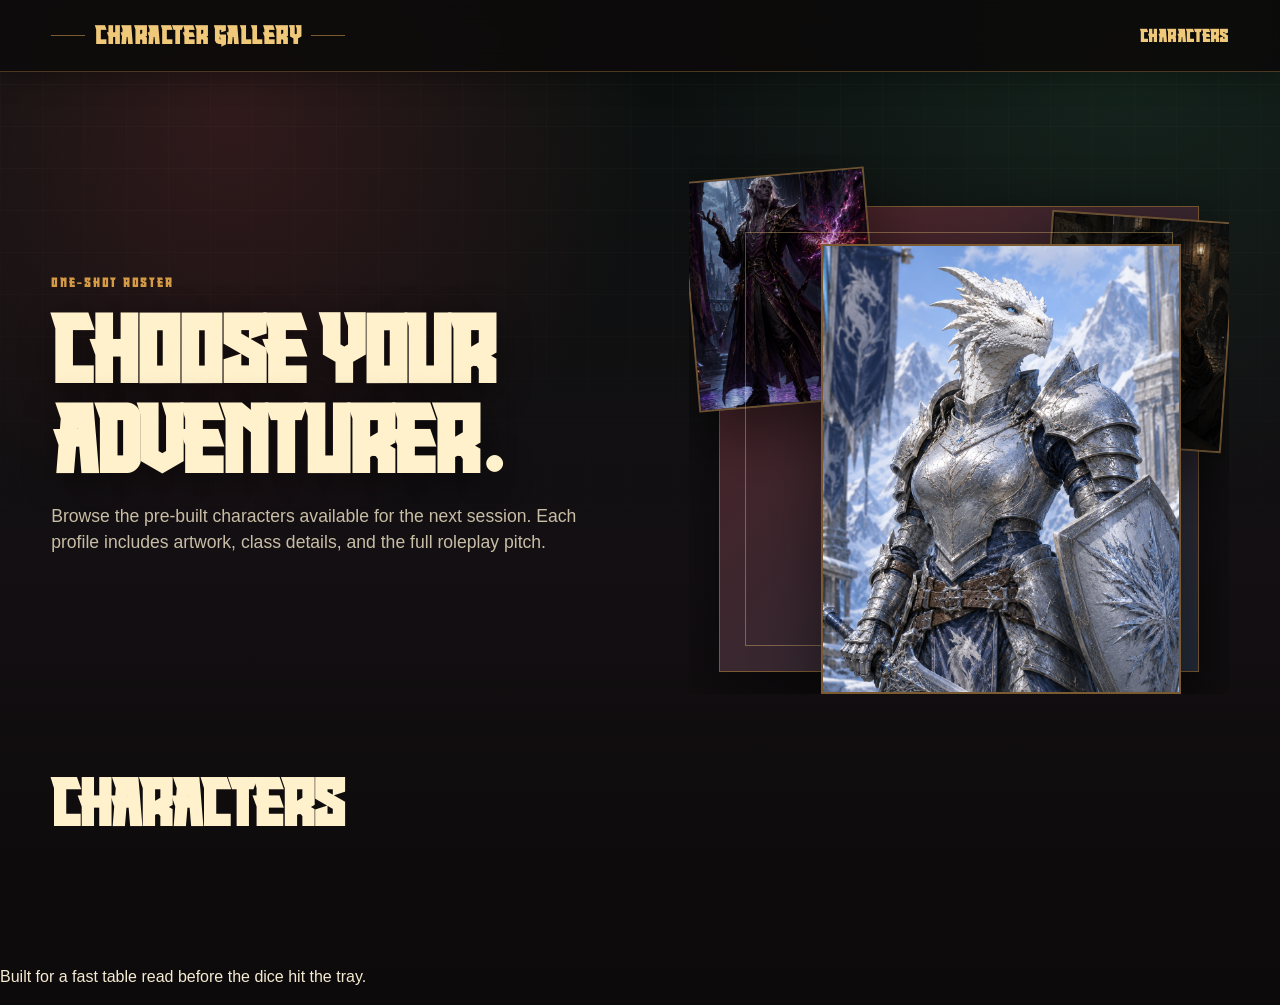
==== commit e28ca184: "Tighten gallery section spacing" ====
--- a/index.html
+++ b/index.html
@@ -8,7 +8,7 @@
       name="description"
       content="A browsable gallery of pre-built Dungeons & Dragons characters."
     >
-    <link rel="stylesheet" href="styles.css?v=font-align-1">
+    <link rel="stylesheet" href="styles.css?v=gallery-gap-1">
   </head>
   <body>
     <header class="site-header">
@@ -40,8 +40,7 @@
 
       <section class="gallery-section" id="characters" aria-labelledby="characters-title">
         <div class="section-heading">
-          <p class="eyebrow">Available characters</p>
-          <h2 id="characters-title">Player options</h2>
+          <h2 id="characters-title">Characters</h2>
         </div>
         <div class="character-grid" id="character-grid"></div>
       </section>
@@ -52,6 +51,4 @@
     </footer>
 
     <script src="scripts/characters.js?v=doc-images-1"></script>
-    <script src="scripts/app.js?v=doc-images-1"></script>
-  </body>
-</html>
+    <script src="scr
--- a/styles.css
+++ b/styles.css
@@ -129,8 +129,8 @@
   grid-template-columns: minmax(0, 1fr) minmax(300px, 540px);
   gap: clamp(32px, 6vw, 84px);
   align-items: center;
-  min-height: calc(100vh - 72px);
-  padding: clamp(56px, 8vw, 104px) clamp(18px, 4vw, 56px);
+  min-height: calc(82vh - 72px);
+  padding: clamp(44px, 6vw, 76px) clamp(18px, 4vw, 56px) clamp(22px, 3vw, 40px);
 }
 
 .hero > * {
@@ -239,7 +239,10 @@
   transform: rotate(4deg);
 }
 
-.gallery-section,
+.gallery-section {
+  padding: clamp(18px, 3vw, 34px) clamp(18px, 4vw, 56px) clamp(42px, 7vw, 86px);
+}
+
 .detail-layout {
   padding: clamp(42px, 7vw, 86px) clamp(18px, 4vw, 56px);
 }
@@ -423,78 +426,4 @@
   margin-top: 10px;
   padding: 0 16px;
   color: #130f12;
-  background: var(--accent-strong);
-  border-radius: 3px;
-  font-family: var(--title-font);
-  font-weight: 900;
-  text-decoration: none;
-}
-
-.site-footer {
-  padding: 28px clamp(18px, 4vw, 56px);
-  color: var(--muted);
-  border-top: 1px solid var(--line-soft);
-}
-
-@media (max-width: 900px) {
-  .hero,
-  .detail-layout {
-    grid-template-columns: 1fr;
-  }
-
-  .hero {
-    min-height: auto;
-  }
-
-  .hero-showcase {
-    min-height: 430px;
-  }
-
-  .detail-art {
-    max-width: 520px;
-  }
-}
-
-@media (min-width: 901px) and (max-width: 1180px) {
-  h1 {
-    font-size: clamp(4rem, 6.6vw, 5.4rem);
-  }
-}
-
-@media (max-width: 520px) {
-  .site-header {
-    align-items: flex-start;
-    flex-direction: column;
-    gap: 10px;
-  }
-
-  .brand::before,
-  .brand::after {
-    width: 22px;
-  }
-
-  h1 {
-    font-size: clamp(2.6rem, 14vw, 3.4rem);
-  }
-
-  .character-grid {
-    grid-template-columns: 1fr;
-  }
-
-  .hero-showcase {
-    min-height: 360px;
-  }
-
-  .showcase-main {
-    right: 24px;
-    width: min(72%, 290px);
-  }
-
-  .showcase-side {
-    width: min(36%, 140px);
-  }
-
-  .showcase-side-bottom {
-    right: 10px;
-  }
-}
+  background: var(--ac
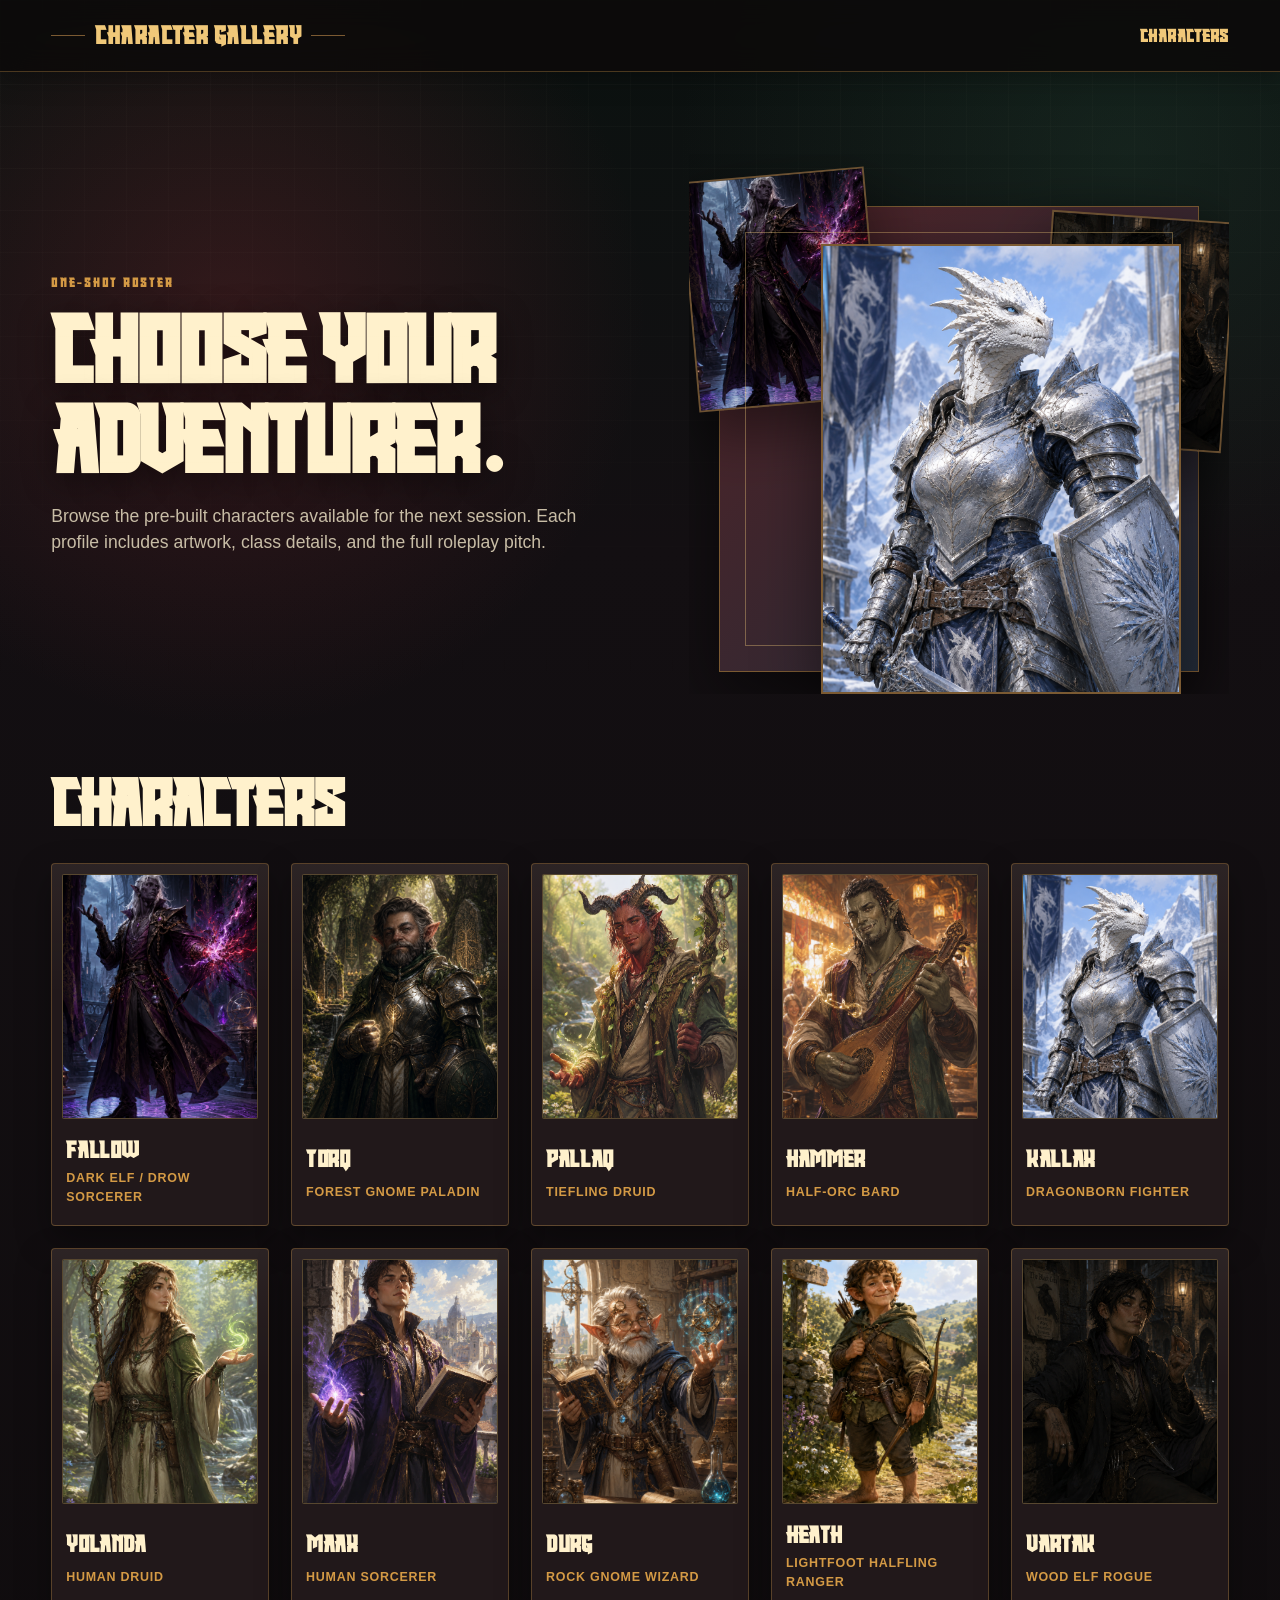
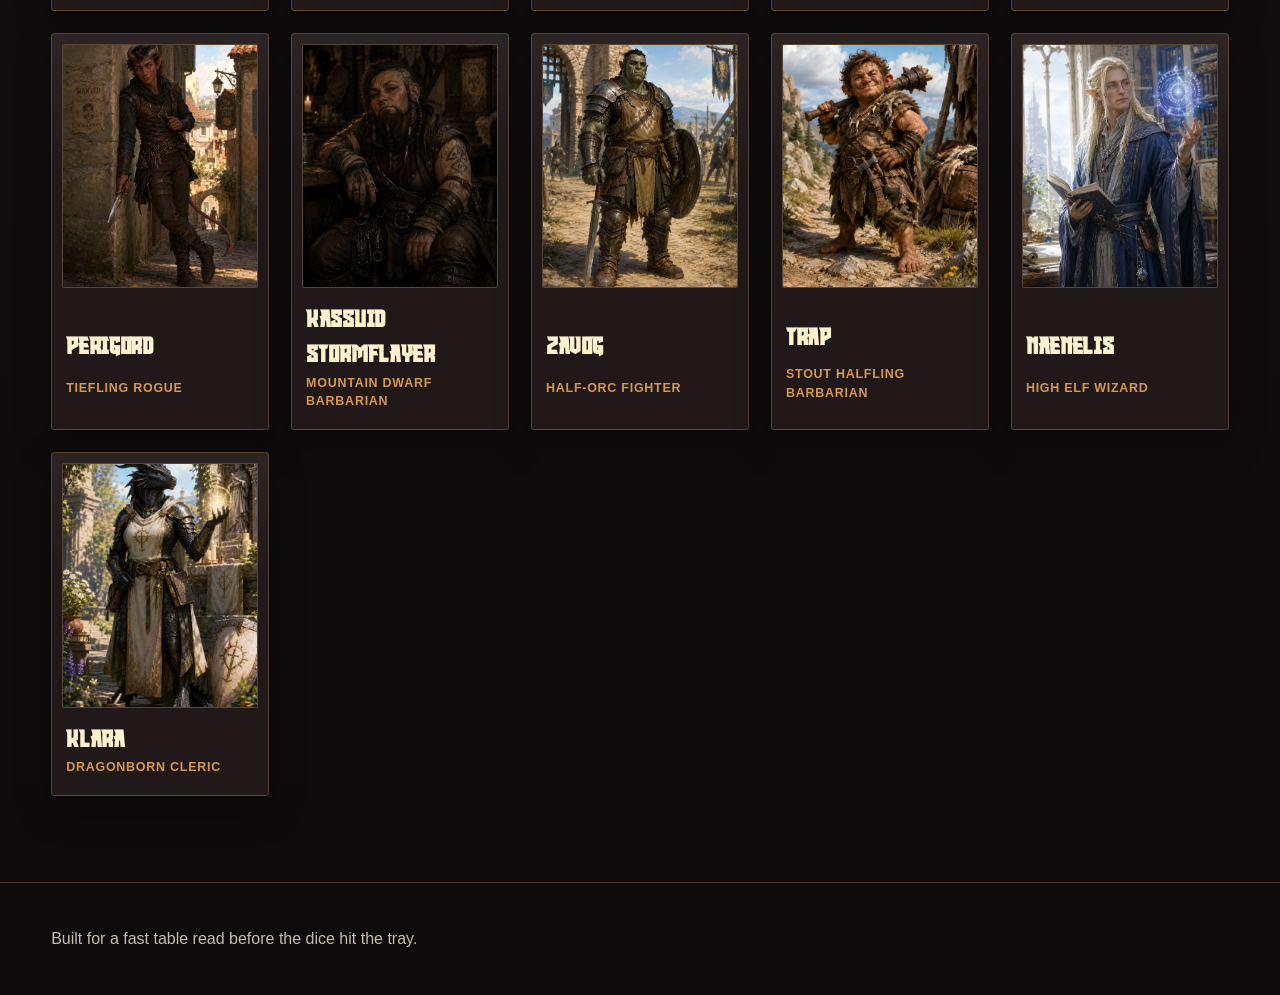
==== commit 754199ab: "Restore complete page files" ====
--- a/index.html
+++ b/index.html
@@ -51,4 +51,6 @@
     </footer>
 
     <script src="scripts/characters.js?v=doc-images-1"></script>
-    <script src="scr+    <script src="scripts/app.js?v=doc-images-1"></script>
+  </body>
+</html>
--- a/styles.css
+++ b/styles.css
@@ -426,4 +426,78 @@
   margin-top: 10px;
   padding: 0 16px;
   color: #130f12;
-  background: var(--ac+  background: var(--accent-strong);
+  border-radius: 3px;
+  font-family: var(--title-font);
+  font-weight: 900;
+  text-decoration: none;
+}
+
+.site-footer {
+  padding: 28px clamp(18px, 4vw, 56px);
+  color: var(--muted);
+  border-top: 1px solid var(--line-soft);
+}
+
+@media (max-width: 900px) {
+  .hero,
+  .detail-layout {
+    grid-template-columns: 1fr;
+  }
+
+  .hero {
+    min-height: auto;
+  }
+
+  .hero-showcase {
+    min-height: 430px;
+  }
+
+  .detail-art {
+    max-width: 520px;
+  }
+}
+
+@media (min-width: 901px) and (max-width: 1180px) {
+  h1 {
+    font-size: clamp(4rem, 6.6vw, 5.4rem);
+  }
+}
+
+@media (max-width: 520px) {
+  .site-header {
+    align-items: flex-start;
+    flex-direction: column;
+    gap: 10px;
+  }
+
+  .brand::before,
+  .brand::after {
+    width: 22px;
+  }
+
+  h1 {
+    font-size: clamp(2.6rem, 14vw, 3.4rem);
+  }
+
+  .character-grid {
+    grid-template-columns: 1fr;
+  }
+
+  .hero-showcase {
+    min-height: 360px;
+  }
+
+  .showcase-main {
+    right: 24px;
+    width: min(72%, 290px);
+  }
+
+  .showcase-side {
+    width: min(36%, 140px);
+  }
+
+  .showcase-side-bottom {
+    right: 10px;
+  }
+}
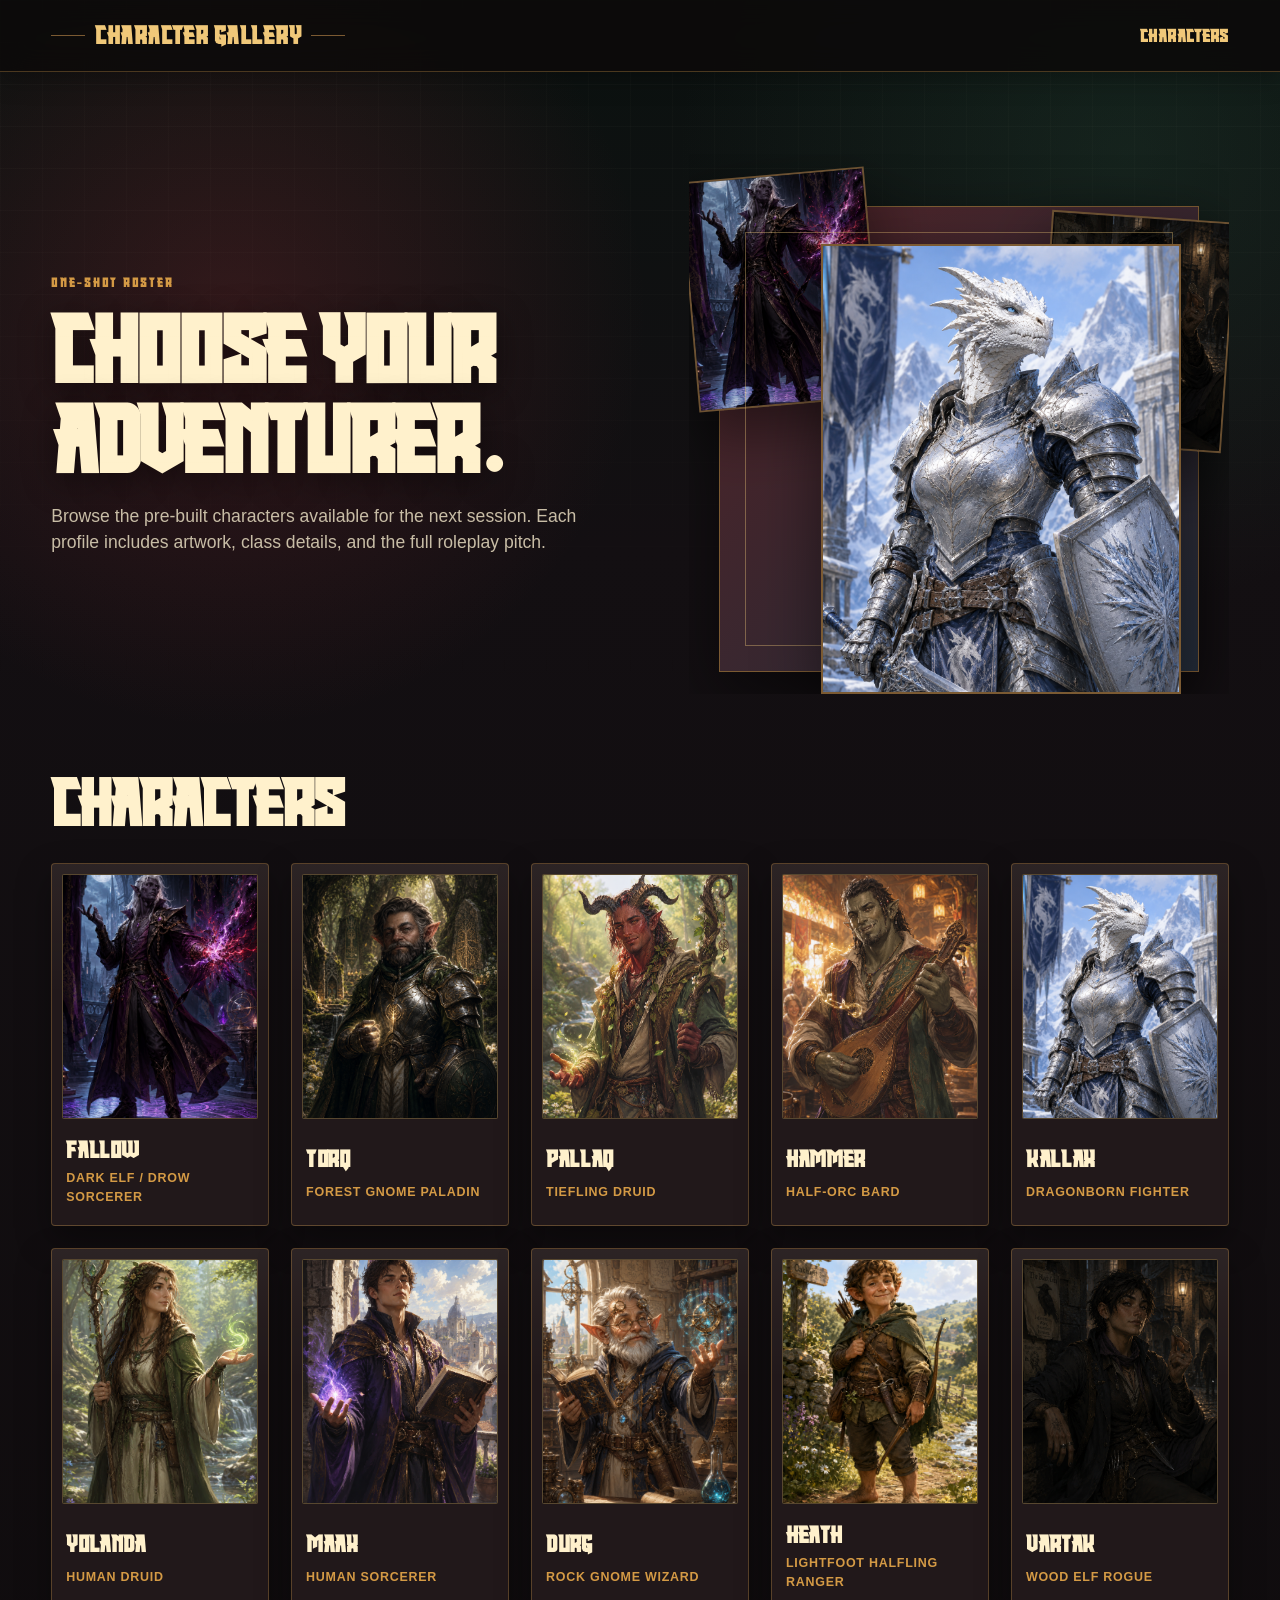
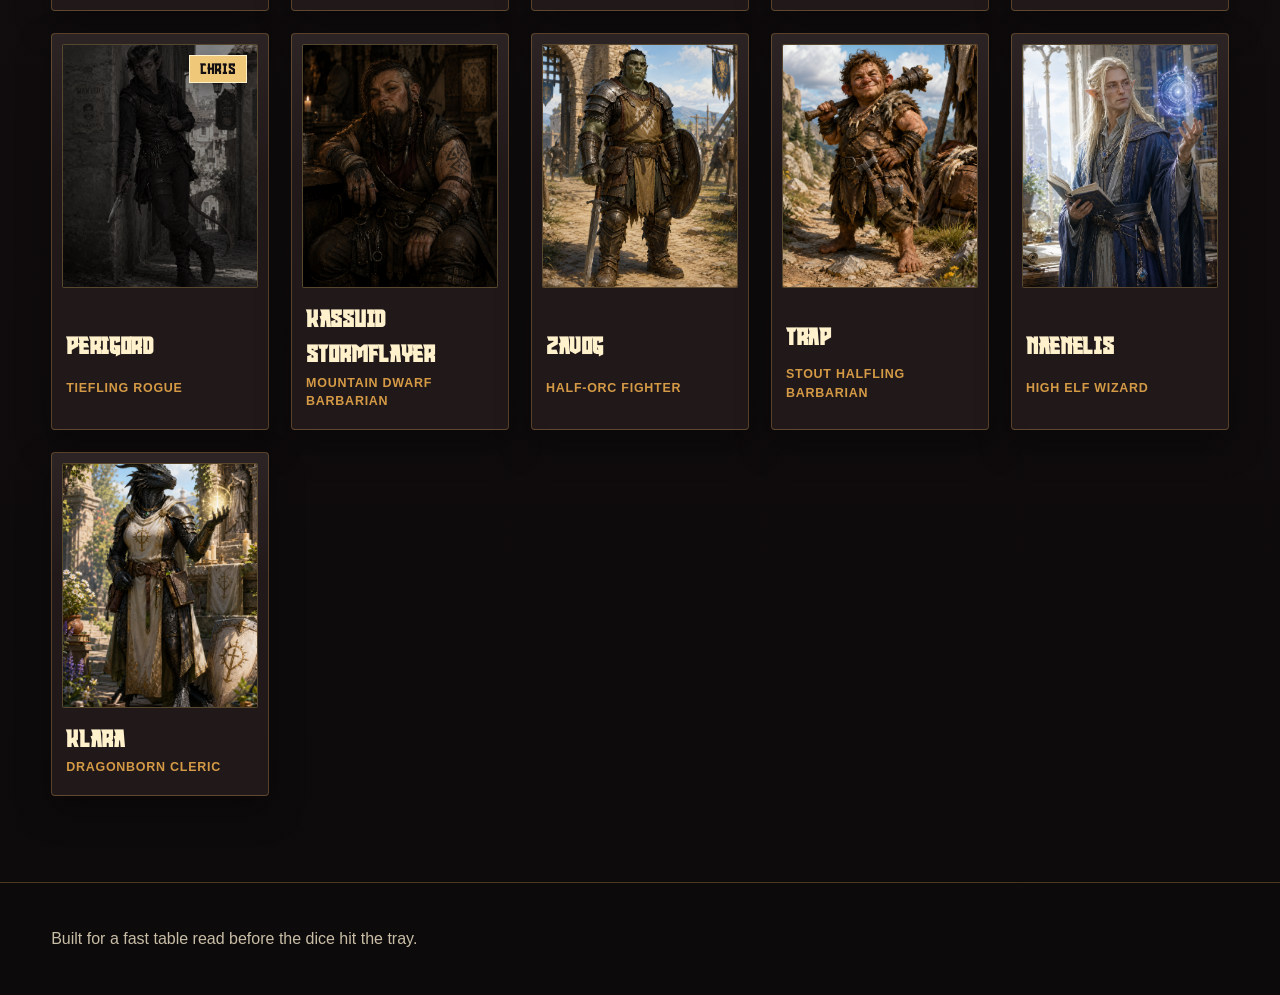
==== commit 52607f18: "Mark Perigord as selected" ====
--- a/index.html
+++ b/index.html
@@ -8,7 +8,7 @@
       name="description"
       content="A browsable gallery of pre-built Dungeons & Dragons characters."
     >
-    <link rel="stylesheet" href="styles.css?v=gallery-gap-1">
+    <link rel="stylesheet" href="styles.css?v=claimed-perigord-1">
   </head>
   <body>
     <header class="site-header">
@@ -50,7 +50,7 @@
       <p>Built for a fast table read before the dice hit the tray.</p>
     </footer>
 
-    <script src="scripts/characters.js?v=doc-images-1"></script>
-    <script src="scripts/app.js?v=doc-images-1"></script>
+    <script src="scripts/characters.js?v=claimed-perigord-1"></script>
+    <script src="scripts/app.js?v=claimed-perigord-1"></script>
   </body>
 </html>
--- a/styles.css
+++ b/styles.css
@@ -279,6 +279,7 @@
 }
 
 .portrait-frame {
+  position: relative;
   display: block;
   aspect-ratio: 4 / 5;
   overflow: hidden;
@@ -291,6 +292,27 @@
 .detail-art img {
   height: 100%;
   object-fit: cover;
+}
+
+.character-card.is-claimed .portrait-frame img {
+  filter: grayscale(0.82) brightness(0.58);
+}
+
+.claim-badge {
+  position: absolute;
+  top: 10px;
+  right: 10px;
+  z-index: 1;
+  padding: 6px 10px;
+  color: #130f12;
+  background: var(--accent-strong);
+  border: 1px solid #fff1cc;
+  box-shadow: 0 8px 18px rgba(0, 0, 0, 0.42);
+  font-family: var(--title-font);
+  font-size: 0.92rem;
+  line-height: 1;
+  letter-spacing: 0.06em;
+  text-transform: uppercase;
 }
 
 .card-copy {
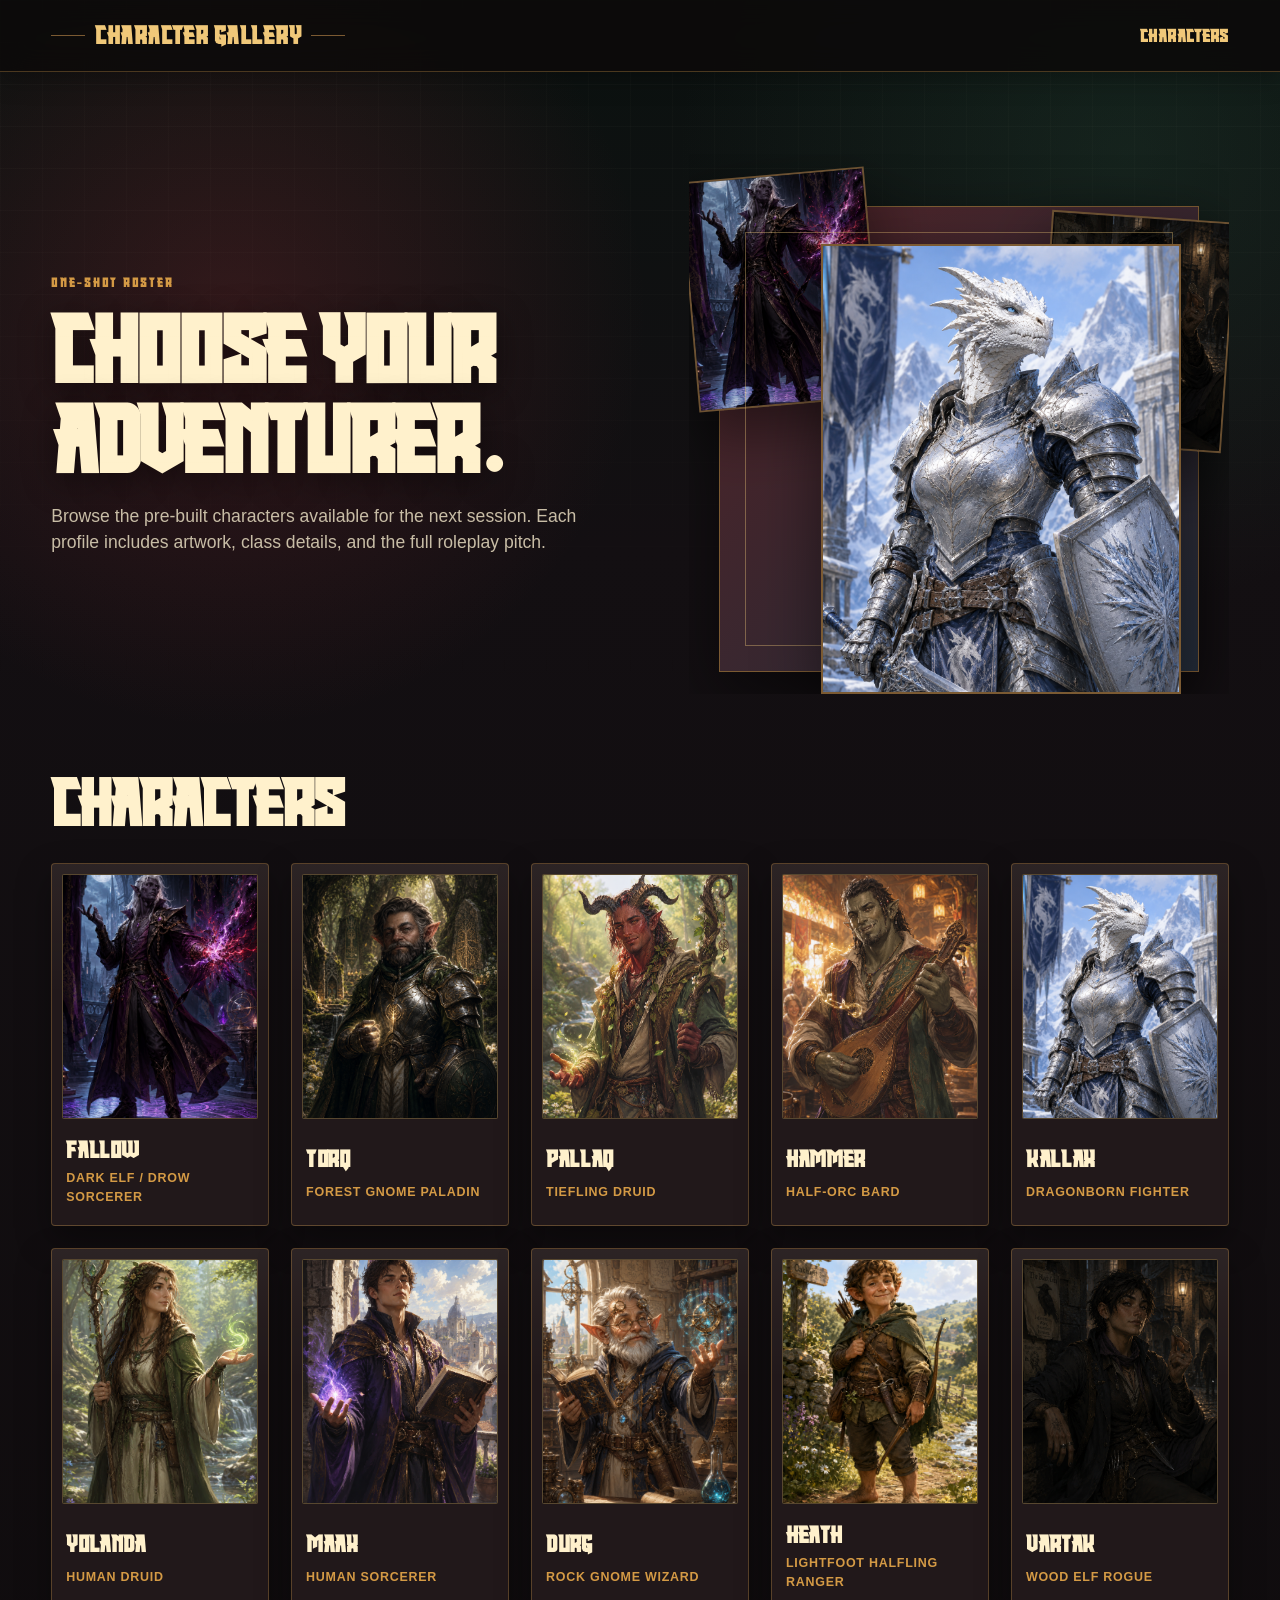
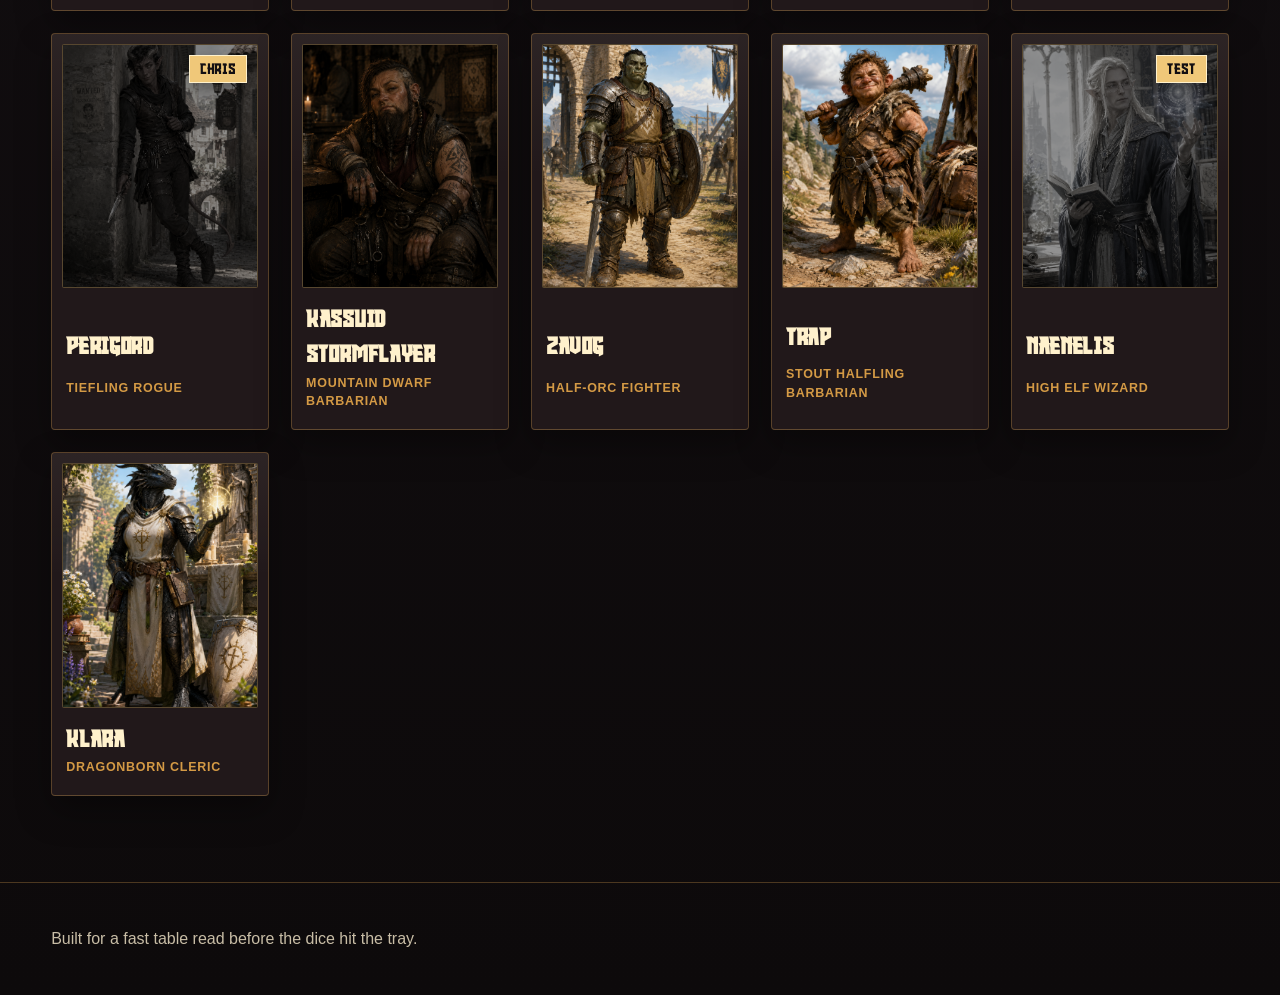
==== commit 767063b4: "Add new stylesheet and script versions for Naenelis" ====
--- a/index.html
+++ b/index.html
@@ -9,6 +9,7 @@
       content="A browsable gallery of pre-built Dungeons & Dragons characters."
     >
     <link rel="stylesheet" href="styles.css?v=claimed-perigord-1">
+    <link rel="stylesheet" href="styles.css?v=claimed-naenelis-1">
   </head>
   <body>
     <header class="site-header">
@@ -52,5 +53,7 @@
 
     <script src="scripts/characters.js?v=claimed-perigord-1"></script>
     <script src="scripts/app.js?v=claimed-perigord-1"></script>
+    <script src="scripts/characters.js?v=claimed-naenelis-1"></script>
+    <script src="scripts/app.js?v=claimed-naenelis-1"></script>
   </body>
 </html>
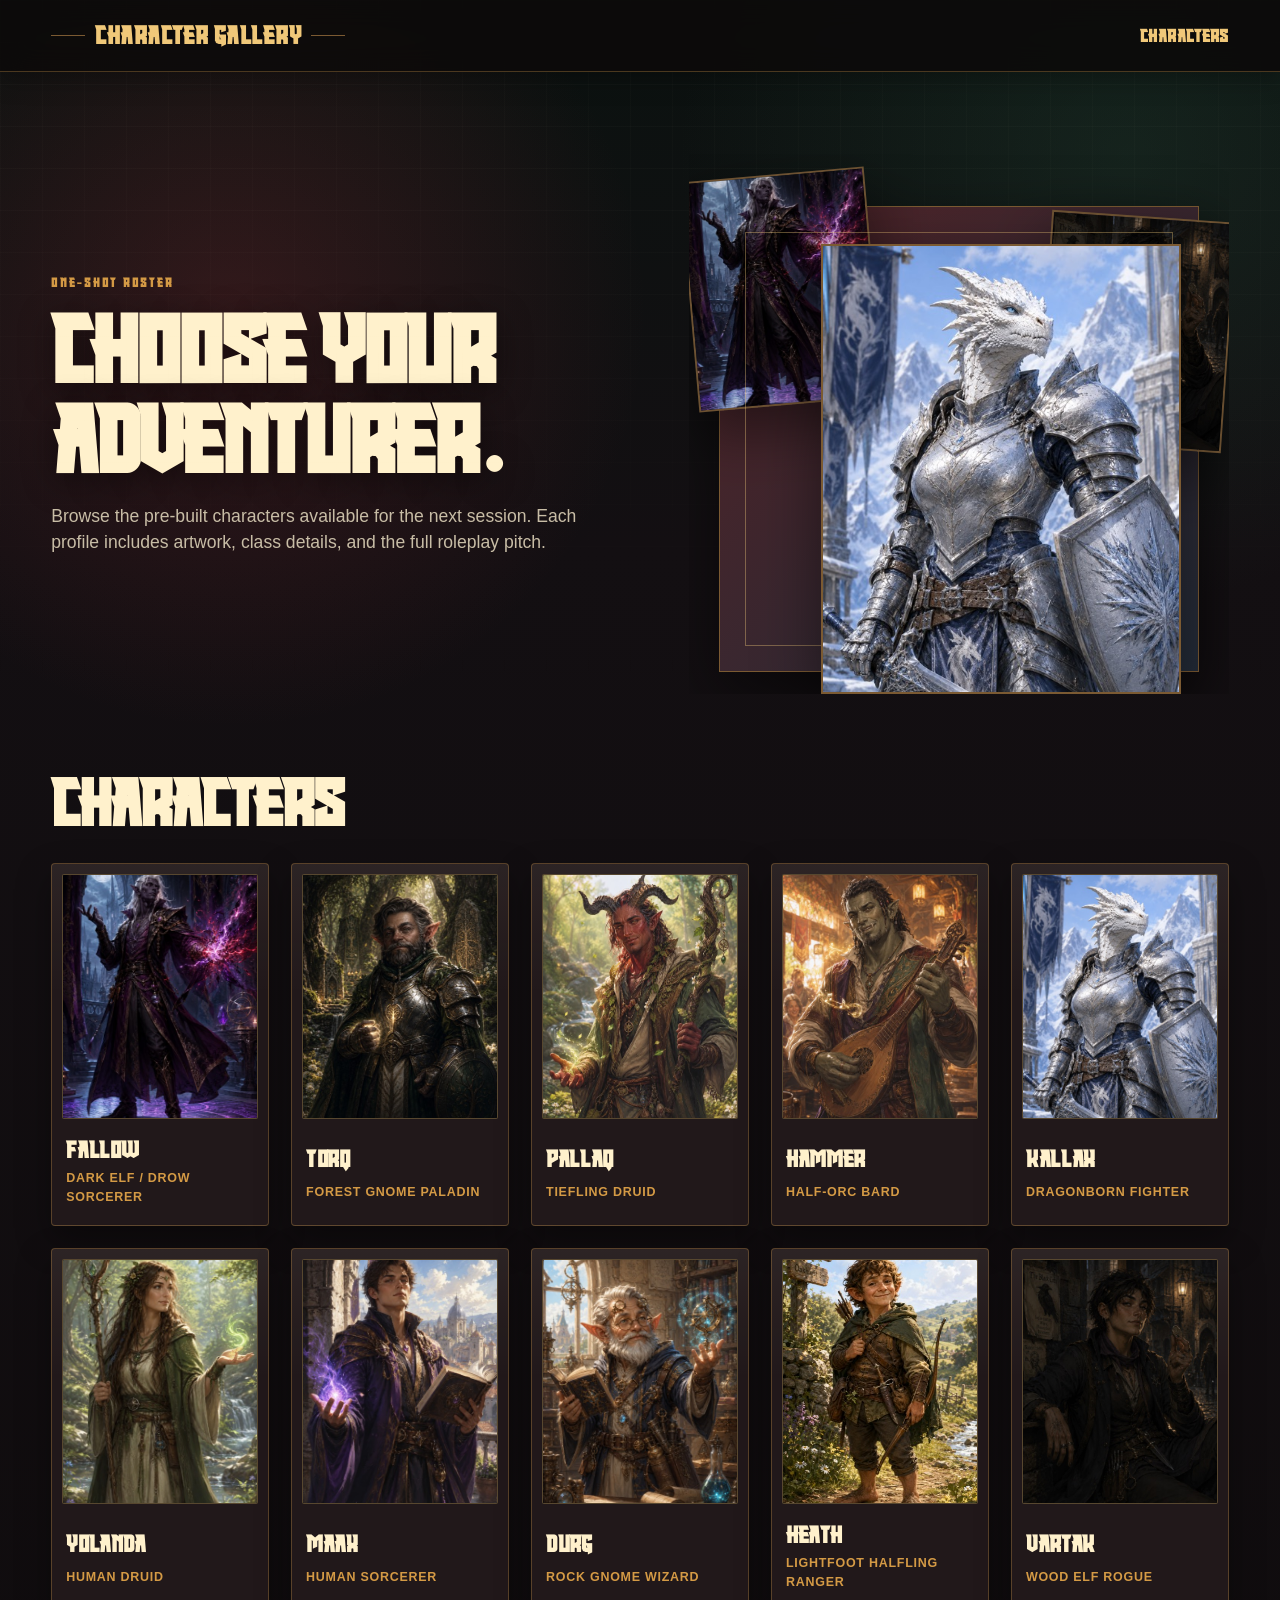
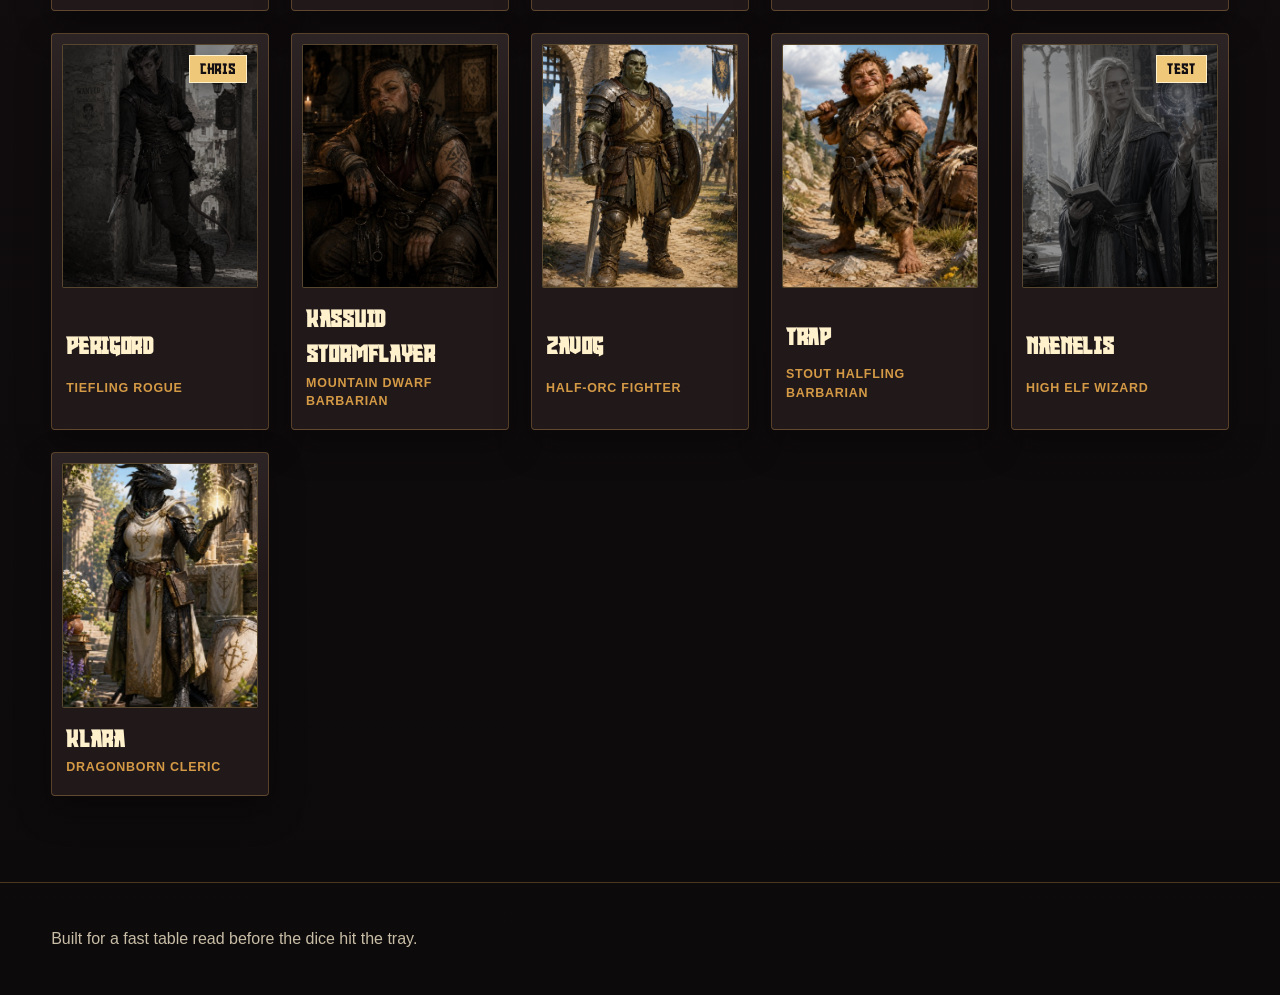
==== commit 7652011b: "Use thumbnails for gallery images" ====
--- a/index.html
+++ b/index.html
@@ -8,8 +8,7 @@
       name="description"
       content="A browsable gallery of pre-built Dungeons & Dragons characters."
     >
-    <link rel="stylesheet" href="styles.css?v=claimed-perigord-1">
-    <link rel="stylesheet" href="styles.css?v=claimed-naenelis-1">
+    <link rel="stylesheet" href="styles.css?v=thumbnail-1">
   </head>
   <body>
     <header class="site-header">
@@ -33,9 +32,9 @@
           </p>
         </div>
         <div class="hero-showcase" aria-hidden="true">
-          <img class="showcase-main" src="assets/characters/kallax.png" alt="">
-          <img class="showcase-side showcase-side-top" src="assets/characters/fallow.png" alt="">
-          <img class="showcase-side showcase-side-bottom" src="assets/characters/vartak.png" alt="">
+          <img class="showcase-main" src="assets/thumbnails/kallax.jpg" alt="">
+          <img class="showcase-side showcase-side-top" src="assets/thumbnails/fallow.jpg" alt="">
+          <img class="showcase-side showcase-side-bottom" src="assets/thumbnails/vartak.jpg" alt="">
         </div>
       </section>
 
@@ -51,9 +50,7 @@
       <p>Built for a fast table read before the dice hit the tray.</p>
     </footer>
 
-    <script src="scripts/characters.js?v=claimed-perigord-1"></script>
-    <script src="scripts/app.js?v=claimed-perigord-1"></script>
-    <script src="scripts/characters.js?v=claimed-naenelis-1"></script>
-    <script src="scripts/app.js?v=claimed-naenelis-1"></script>
+    <script src="scripts/characters.js?v=thumbnail-1"></script>
+    <script src="scripts/app.js?v=thumbnail-1"></script>
   </body>
 </html>
